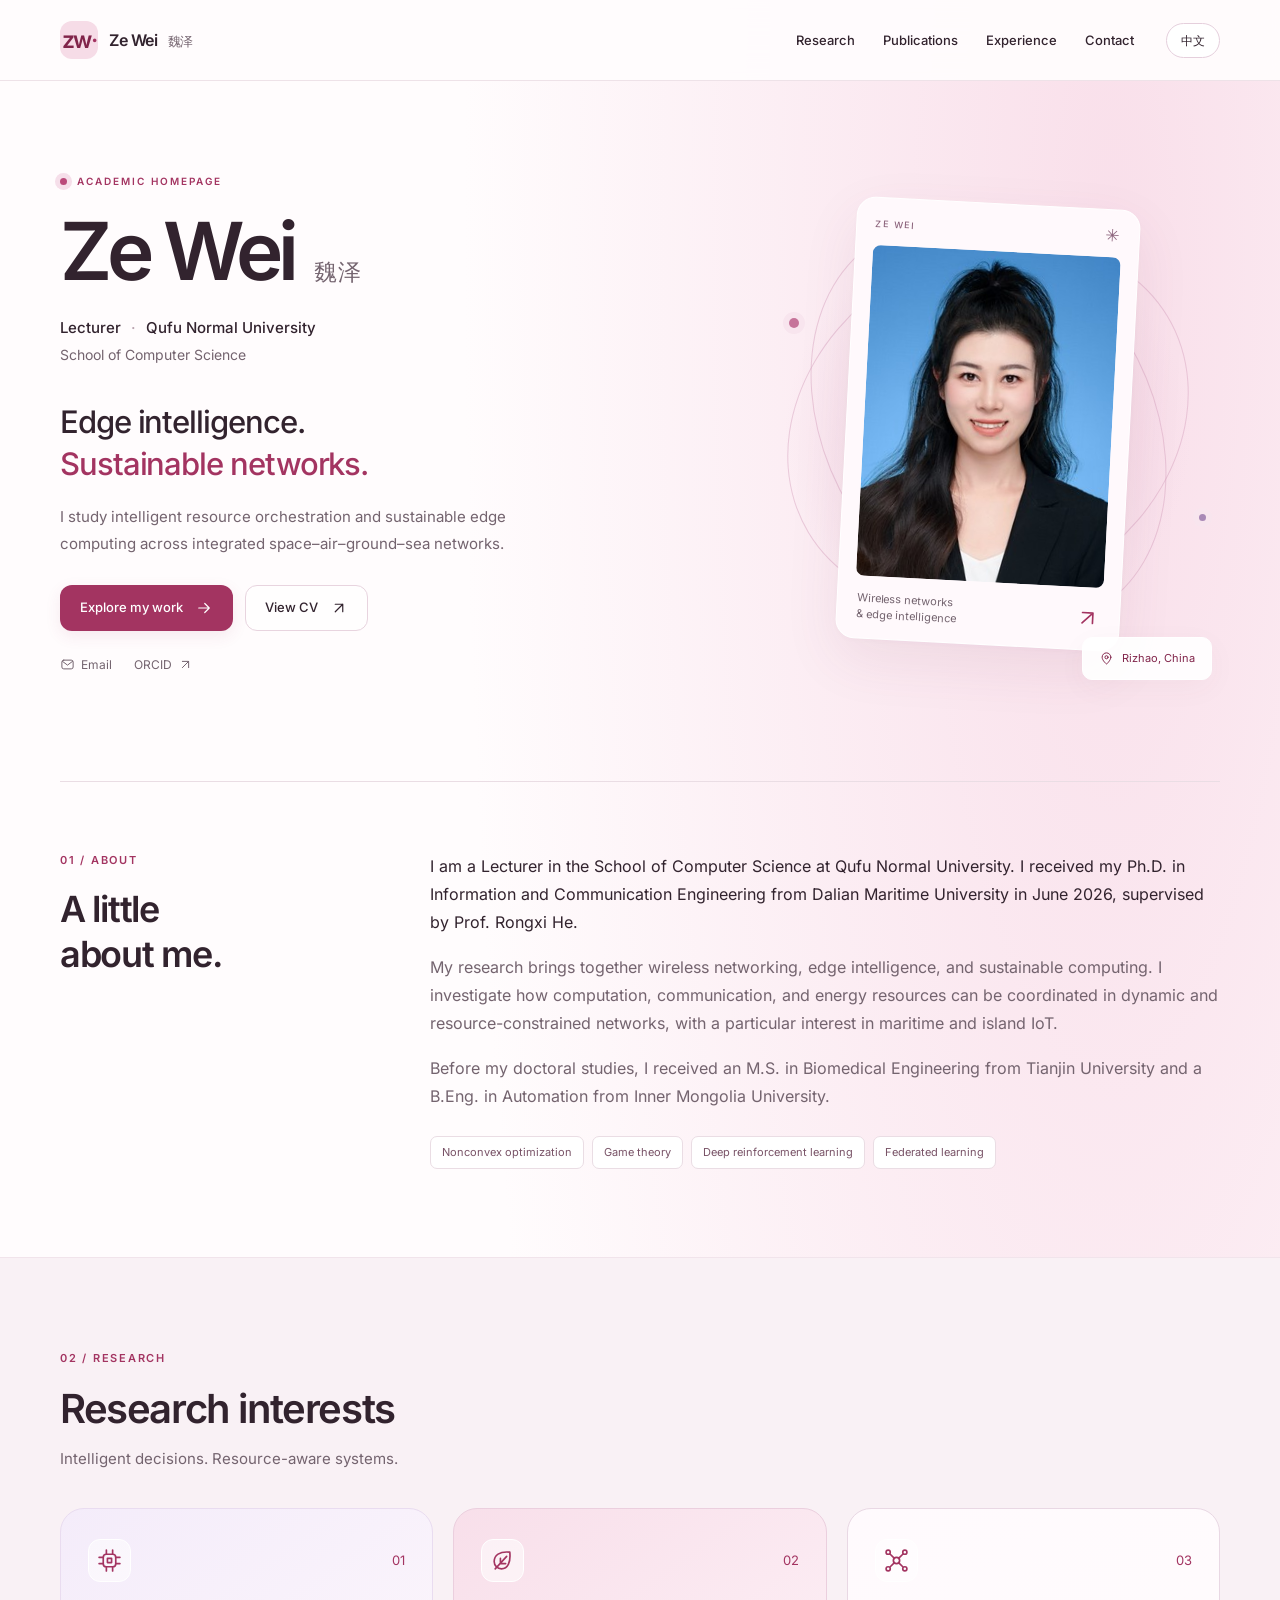
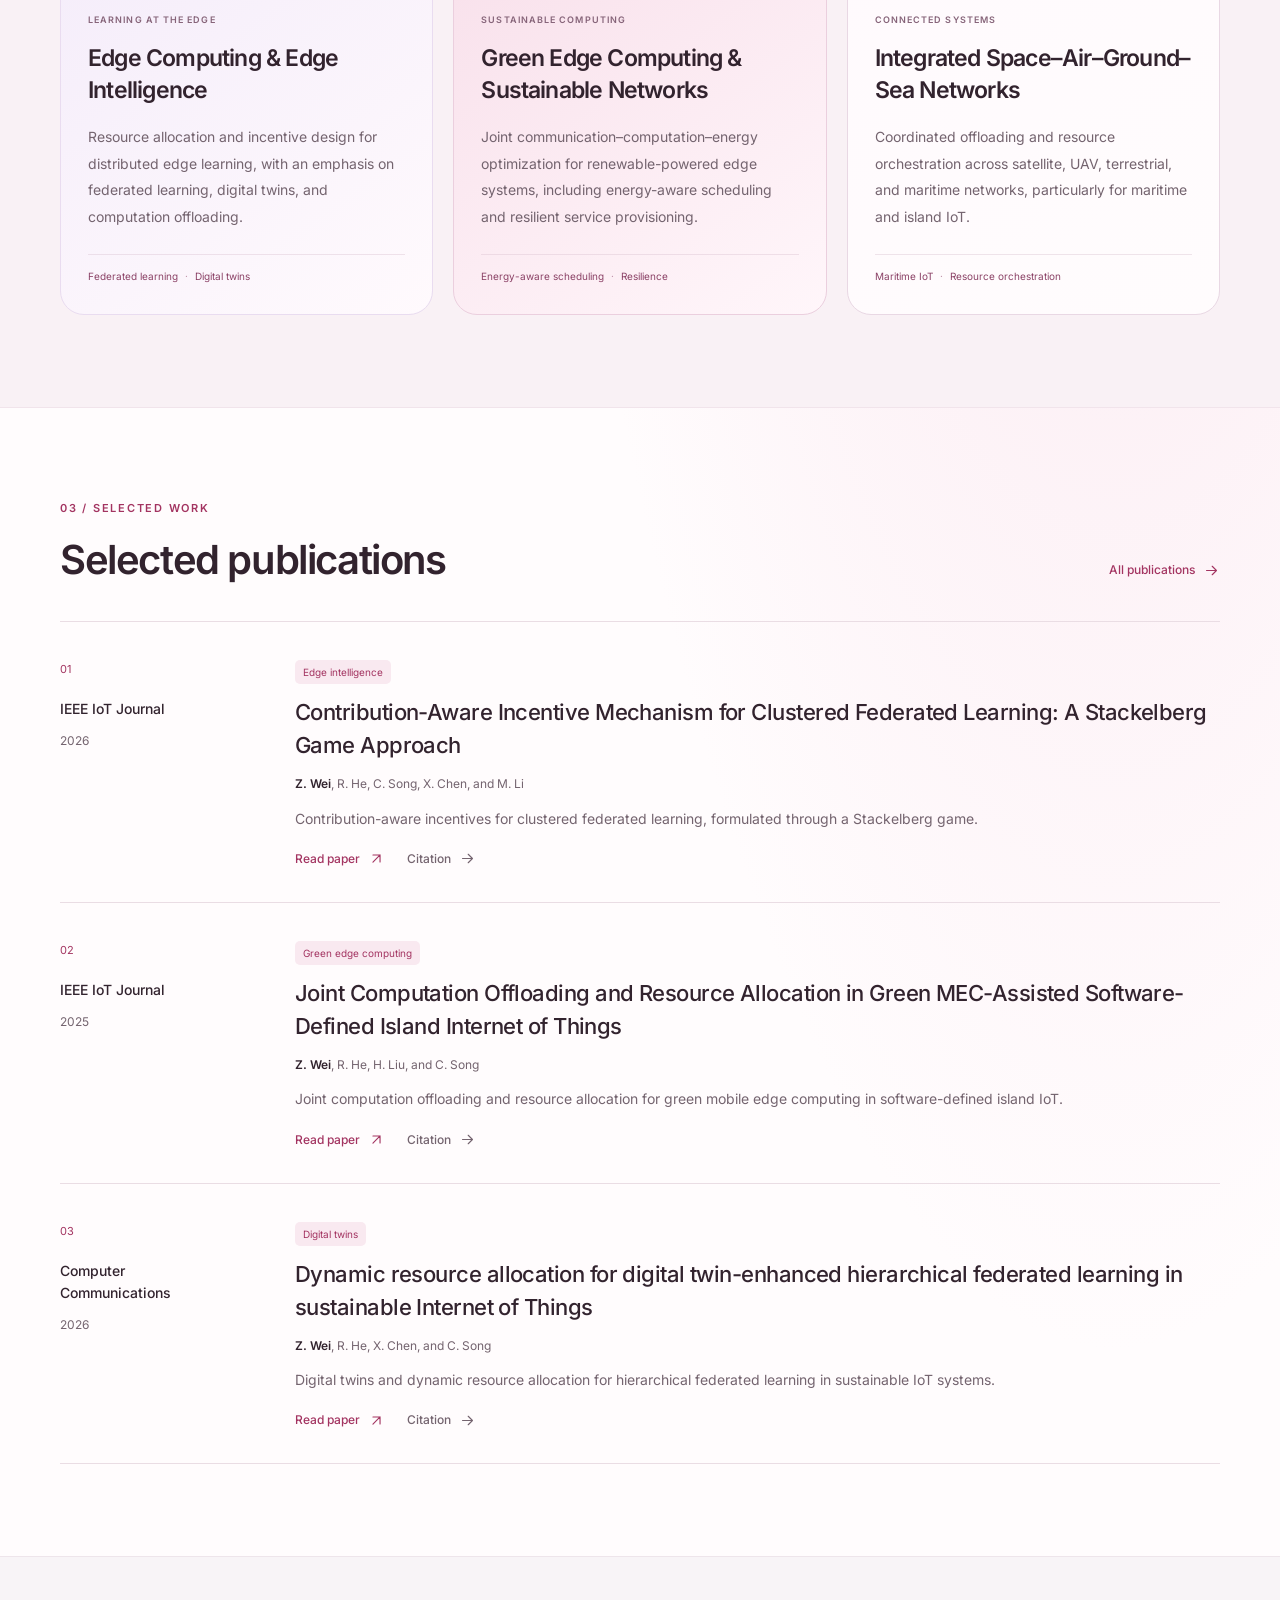
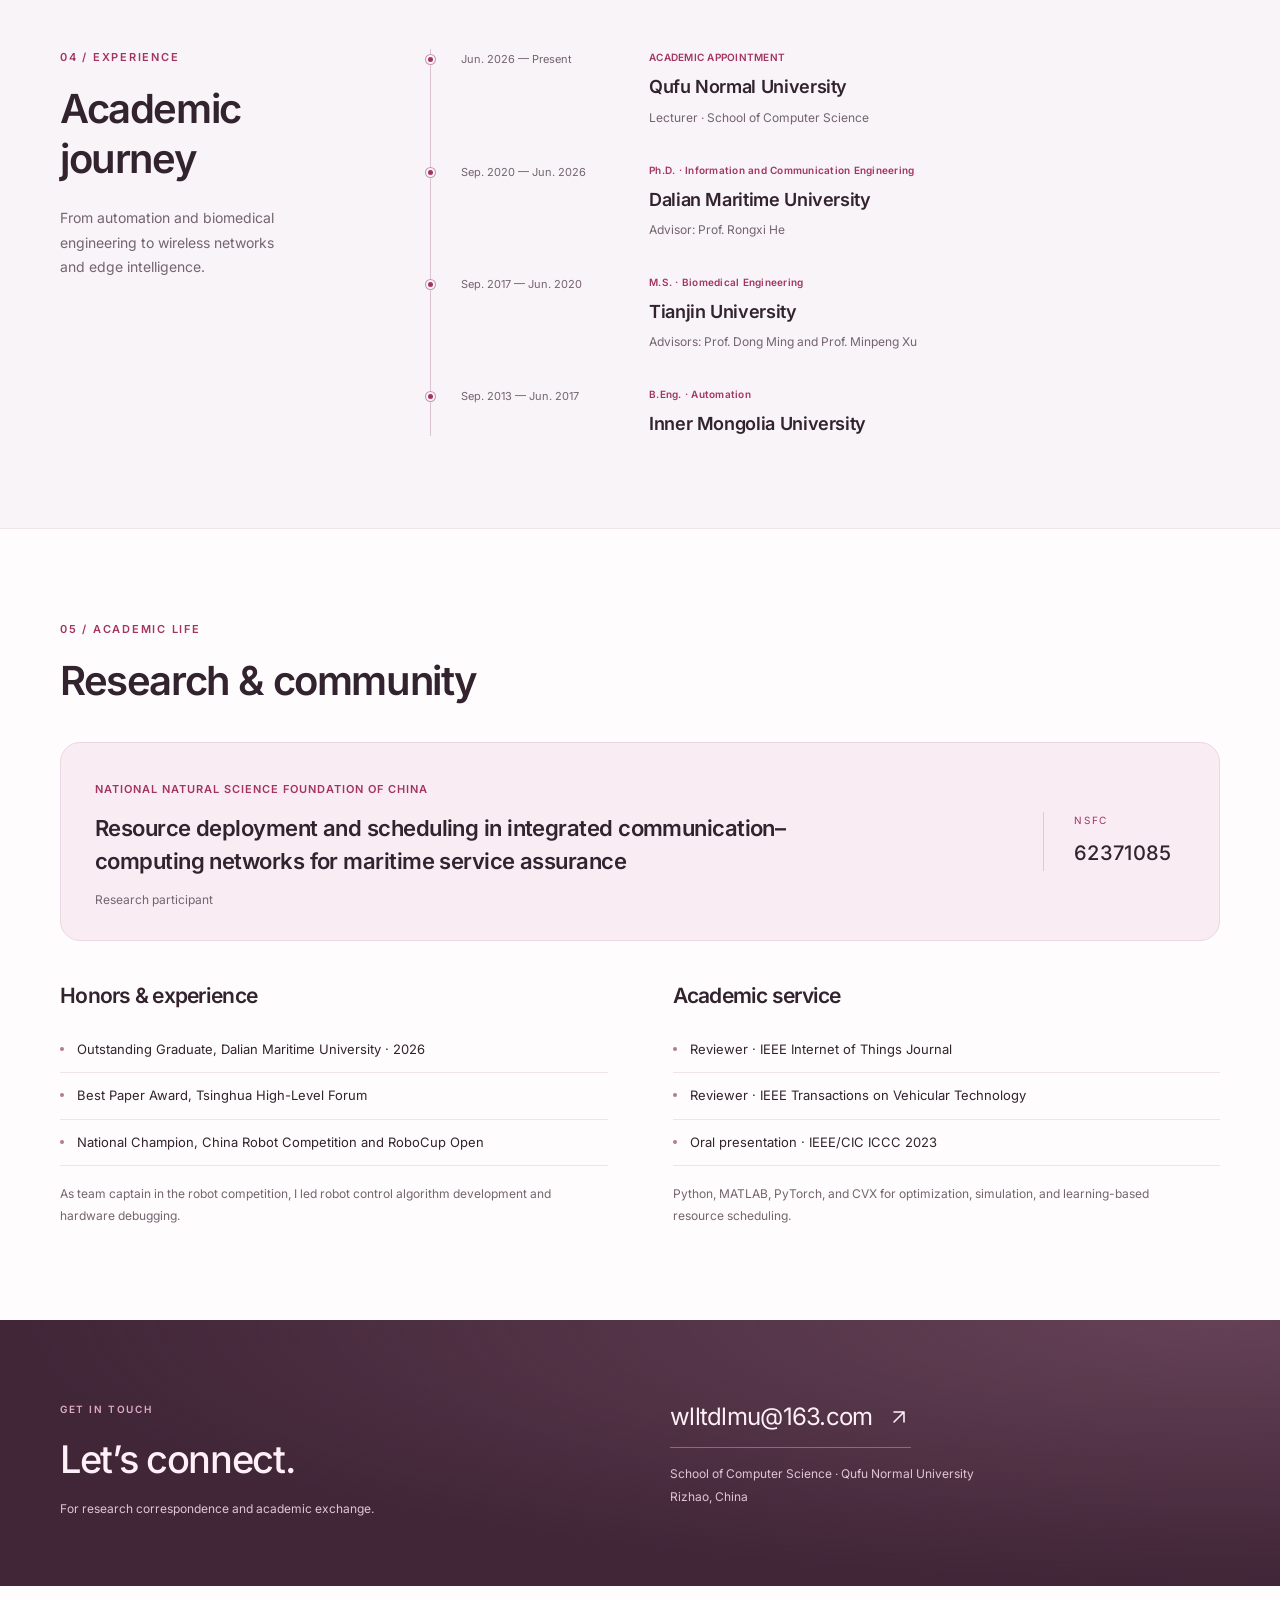
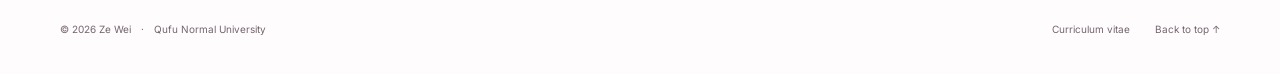
==== index.html @ be2483cc "Add files via upload" ====
<!doctype html>
<html lang="en"><head><meta charset="utf-8"><meta name="viewport" content="width=device-width, initial-scale=1"><meta name="theme-color" content="#a33461"><title>Ze Wei | Edge Intelligence &amp; Sustainable Networks</title><meta name="description" content="I study intelligent resource orchestration and sustainable edge computing across integrated space–air–ground–sea networks."><meta property="og:type" content="website"><meta property="og:title" content="Ze Wei | Edge Intelligence &amp; Sustainable Networks"><meta property="og:description" content="I study intelligent resource orchestration and sustainable edge computing across integrated space–air–ground–sea networks."><meta property="og:locale" content="en_US"><link rel="icon" href="assets/favicon.svg" type="image/svg+xml"><link rel="alternate" hreflang="zh-CN" href="zh/index.html"><link rel="stylesheet" href="style.css"><script src="site.js" defer></script><noscript><style>@media(max-width:800px){.mobile-nav[hidden]{display:block!important}}.menu-button,.copy-citation,.print-button{display:none!important}</style></noscript></head>
<body id="top" class="page-index"><a class="skip-link" href="#main">Skip to content</a>
<header class="site-header"><div class="shell header-inner">
<a class="brand" href="index.html" aria-label="Ze Wei home"><span class="monogram" aria-hidden="true">zw<span>·</span></span><span>Ze Wei <span class="brand-cn">魏泽</span></span></a>
<nav class="desktop-nav" aria-label="Main navigation"><a href="index.html#research">Research</a><a href="publications.html">Publications</a><a href="index.html#experience">Experience</a><a href="index.html#contact">Contact</a></nav>
<div class="header-actions"><a class="language-link" href="zh/index.html" lang="zh-CN" hreflang="zh-CN">中文</a><button class="menu-button" id="menuButton" type="button" aria-expanded="false" aria-controls="mobileNav" aria-label="Open navigation"><svg class="icon" width="24" height="24" viewBox="0 0 24 24" fill="none" stroke="currentColor" stroke-width="1.6" stroke-linecap="round" stroke-linejoin="round" aria-hidden="true"><path d="M4 7h16M4 12h16M4 17h16"/></svg></button></div>
</div><nav class="mobile-nav shell" id="mobileNav" hidden aria-label="Mobile navigation"><a href="index.html#research">Research</a><a href="publications.html">Publications</a><a href="index.html#experience">Experience</a><a href="index.html#contact">Contact</a></nav></header><main id="main"><section class="hero shell" aria-labelledby="hero-name"><div class="hero-copy"><p class="eyebrow hero-eyebrow"><span class="rose-dot" aria-hidden="true"></span>ACADEMIC HOMEPAGE</p><h1 id="hero-name">Ze Wei<span class="name-secondary">魏泽</span></h1><p class="hero-role">Lecturer <span>·</span> Qufu Normal University</p><p class="hero-school">School of Computer Science</p><h2 class="hero-statement">Edge intelligence.<br><em>Sustainable networks.</em></h2><p class="hero-intro">I study intelligent resource orchestration and sustainable edge computing across integrated space–air–ground–sea networks.</p><div class="hero-buttons"><a class="button button-primary" href="#publications">Explore my work<svg class="icon" width="24" height="24" viewBox="0 0 24 24" fill="none" stroke="currentColor" stroke-width="1.6" stroke-linecap="round" stroke-linejoin="round" aria-hidden="true"><path d="M5 12h14m-6-6 6 6-6 6"/></svg></a><a class="button button-light" href="cv.html">View CV<svg class="icon" width="24" height="24" viewBox="0 0 24 24" fill="none" stroke="currentColor" stroke-width="1.6" stroke-linecap="round" stroke-linejoin="round" aria-hidden="true"><path d="M7 17 17 7M7 7h10v10"/></svg></a></div><div class="profile-links"><a href="mailto:wlltdlmu@163.com"><svg class="icon" width="24" height="24" viewBox="0 0 24 24" fill="none" stroke="currentColor" stroke-width="1.6" stroke-linecap="round" stroke-linejoin="round" aria-hidden="true"><rect x="3" y="5" width="18" height="14" rx="3"/><path d="m4 7 8 6 8-6"/></svg>Email</a><a class="profile-link" href="https://orcid.org/0009-0006-3838-3790" target="_blank" rel="noopener noreferrer">ORCID<svg class="icon" width="24" height="24" viewBox="0 0 24 24" fill="none" stroke="currentColor" stroke-width="1.6" stroke-linecap="round" stroke-linejoin="round" aria-hidden="true"><path d="M7 17 17 7M7 7h10v10"/></svg></a></div></div><div class="portrait-stage"><div class="portrait-orbit orbit-one" aria-hidden="true"></div><div class="portrait-orbit orbit-two" aria-hidden="true"></div><span class="orbit-dot dot-one" aria-hidden="true"></span><span class="orbit-dot dot-two" aria-hidden="true"></span><div class="portrait-card"><div class="portrait-topline"><span>ZE WEI</span><span aria-hidden="true">✳</span></div><img src="assets/profile.jpg" alt="Portrait of Ze Wei" width="275" height="367" fetchpriority="high"><div class="portrait-caption"><span>Wireless networks<br>& edge intelligence</span><svg class="icon" width="24" height="24" viewBox="0 0 24 24" fill="none" stroke="currentColor" stroke-width="1.6" stroke-linecap="round" stroke-linejoin="round" aria-hidden="true"><path d="M7 17 17 7M7 7h10v10"/></svg></div></div><div class="portrait-note"><svg class="icon" width="24" height="24" viewBox="0 0 24 24" fill="none" stroke="currentColor" stroke-width="1.6" stroke-linecap="round" stroke-linejoin="round" aria-hidden="true"><path d="M19 10c0 5-7 11-7 11S5 15 5 10a7 7 0 0 1 14 0Z"/><circle cx="12" cy="10" r="2.5"/></svg><span>Rizhao, China</span></div></div></section>
<section id="about" class="about-section shell section"><div><p class="eyebrow">01 / ABOUT</p><h2>A little<br>about me.</h2></div><div class="about-copy"><p>I am a Lecturer in the School of Computer Science at Qufu Normal University. I received my Ph.D. in Information and Communication Engineering from Dalian Maritime University in June 2026, supervised by Prof. Rongxi He.</p><p>My research brings together wireless networking, edge intelligence, and sustainable computing. I investigate how computation, communication, and energy resources can be coordinated in dynamic and resource-constrained networks, with a particular interest in maritime and island IoT.</p><p>Before my doctoral studies, I received an M.S. in Biomedical Engineering from Tianjin University and a B.Eng. in Automation from Inner Mongolia University.</p><div class="method-chips" aria-label="Research methods"><span>Nonconvex optimization</span><span>Game theory</span><span>Deep reinforcement learning</span><span>Federated learning</span></div></div></section>
<section id="research" class="research-section section"><div class="shell"><div class="section-heading"><div><p class="eyebrow">02 / RESEARCH</p><h2>Research interests</h2><p class=section-note>Intelligent decisions. Resource-aware systems.</p></div></div><div class="research-grid"><article class="research-card research-1"><div class="research-top"><span class="research-icon"><svg class="icon" width="24" height="24" viewBox="0 0 24 24" fill="none" stroke="currentColor" stroke-width="1.6" stroke-linecap="round" stroke-linejoin="round" aria-hidden="true"><rect x="6" y="6" width="12" height="12" rx="3"/><path d="M9 2v4m6-4v4M9 18v4m6-4v4M2 9h4m-4 6h4m12-6h4m-4 6h4"/><path d="M10 10h4v4h-4z"/></svg></span><span class="small-index">01</span></div><p class="eyebrow">LEARNING AT THE EDGE</p><h3>Edge Computing &amp; Edge Intelligence</h3><p class="research-text">Resource allocation and incentive design for distributed edge learning, with an emphasis on federated learning, digital twins, and computation offloading.</p><div class="research-tags"><span>Federated learning</span><span>Digital twins</span></div></article><article class="research-card research-2"><div class="research-top"><span class="research-icon"><svg class="icon" width="24" height="24" viewBox="0 0 24 24" fill="none" stroke="currentColor" stroke-width="1.6" stroke-linecap="round" stroke-linejoin="round" aria-hidden="true"><path d="M19 4C9 3 4 7 4 13a7 7 0 0 0 7 7c6 0 9-6 8-16Z"/><path d="M5 20 16 8m-6 7h5m-5 0v-5"/></svg></span><span class="small-index">02</span></div><p class="eyebrow">SUSTAINABLE COMPUTING</p><h3>Green Edge Computing &amp; Sustainable Networks</h3><p class="research-text">Joint communication–computation–energy optimization for renewable-powered edge systems, including energy-aware scheduling and resilient service provisioning.</p><div class="research-tags"><span>Energy-aware scheduling</span><span>Resilience</span></div></article><article class="research-card research-3"><div class="research-top"><span class="research-icon"><svg class="icon" width="24" height="24" viewBox="0 0 24 24" fill="none" stroke="currentColor" stroke-width="1.6" stroke-linecap="round" stroke-linejoin="round" aria-hidden="true"><circle cx="12" cy="12" r="3"/><circle cx="4" cy="4" r="2"/><circle cx="20" cy="4" r="2"/><circle cx="4" cy="20" r="2"/><circle cx="20" cy="20" r="2"/><path d="m6 6 4 4m4 0 4-4M6 18l4-4m4 0 4 4"/></svg></span><span class="small-index">03</span></div><p class="eyebrow">CONNECTED SYSTEMS</p><h3>Integrated Space–Air–Ground–Sea Networks</h3><p class="research-text">Coordinated offloading and resource orchestration across satellite, UAV, terrestrial, and maritime networks, particularly for maritime and island IoT.</p><div class="research-tags"><span>Maritime IoT</span><span>Resource orchestration</span></div></article></div></div></section>
<section id="publications" class="section shell"><div class="section-heading"><div><p class="eyebrow">03 / SELECTED WORK</p><h2>Selected publications</h2></div><a class="text-link" href="publications.html">All publications<svg class="icon" width="24" height="24" viewBox="0 0 24 24" fill="none" stroke="currentColor" stroke-width="1.6" stroke-linecap="round" stroke-linejoin="round" aria-hidden="true"><path d="M5 12h14m-6-6 6 6-6 6"/></svg></a></div><div class="selected-list"><article class="selected-paper"><div class="paper-side"><span class="small-index">01</span><span class="venue-name">IEEE IoT Journal</span><span class="paper-year">2026</span></div><div class="paper-main"><span class="topic-label">Edge intelligence</span><h3><a href="publications.html#paper-incentive">Contribution-Aware Incentive Mechanism for Clustered Federated Learning: A Stackelberg Game Approach</a></h3><p class="authors"><strong>Z. Wei</strong>, R. He, C. Song, X. Chen, and M. Li</p><p class="paper-summary">Contribution-aware incentives for clustered federated learning, formulated through a Stackelberg game.</p><div class="selected-links"><a class="text-link" href="https://doi.org/10.1109/JIOT.2025.3635589" target="_blank" rel="noopener noreferrer">Read paper<svg class="icon" width="24" height="24" viewBox="0 0 24 24" fill="none" stroke="currentColor" stroke-width="1.6" stroke-linecap="round" stroke-linejoin="round" aria-hidden="true"><path d="M7 17 17 7M7 7h10v10"/></svg></a><a class="quiet-link" href="publications.html#paper-incentive">Citation <svg class="icon" width="24" height="24" viewBox="0 0 24 24" fill="none" stroke="currentColor" stroke-width="1.6" stroke-linecap="round" stroke-linejoin="round" aria-hidden="true"><path d="M5 12h14m-6-6 6 6-6 6"/></svg></a></div></div></article><article class="selected-paper"><div class="paper-side"><span class="small-index">02</span><span class="venue-name">IEEE IoT Journal</span><span class="paper-year">2025</span></div><div class="paper-main"><span class="topic-label">Green edge computing</span><h3><a href="publications.html#paper-island">Joint Computation Offloading and Resource Allocation in Green MEC-Assisted Software-Defined Island Internet of Things</a></h3><p class="authors"><strong>Z. Wei</strong>, R. He, H. Liu, and C. Song</p><p class="paper-summary">Joint computation offloading and resource allocation for green mobile edge computing in software-defined island IoT.</p><div class="selected-links"><a class="text-link" href="https://doi.org/10.1109/JIOT.2024.3459098" target="_blank" rel="noopener noreferrer">Read paper<svg class="icon" width="24" height="24" viewBox="0 0 24 24" fill="none" stroke="currentColor" stroke-width="1.6" stroke-linecap="round" stroke-linejoin="round" aria-hidden="true"><path d="M7 17 17 7M7 7h10v10"/></svg></a><a class="quiet-link" href="publications.html#paper-island">Citation <svg class="icon" width="24" height="24" viewBox="0 0 24 24" fill="none" stroke="currentColor" stroke-width="1.6" stroke-linecap="round" stroke-linejoin="round" aria-hidden="true"><path d="M5 12h14m-6-6 6 6-6 6"/></svg></a></div></div></article><article class="selected-paper"><div class="paper-side"><span class="small-index">03</span><span class="venue-name">Computer Communications</span><span class="paper-year">2026</span></div><div class="paper-main"><span class="topic-label">Digital twins</span><h3><a href="publications.html#paper-twin">Dynamic resource allocation for digital twin-enhanced hierarchical federated learning in sustainable Internet of Things</a></h3><p class="authors"><strong>Z. Wei</strong>, R. He, X. Chen, and C. Song</p><p class="paper-summary">Digital twins and dynamic resource allocation for hierarchical federated learning in sustainable IoT systems.</p><div class="selected-links"><a class="text-link" href="https://doi.org/10.1016/j.comcom.2025.108410" target="_blank" rel="noopener noreferrer">Read paper<svg class="icon" width="24" height="24" viewBox="0 0 24 24" fill="none" stroke="currentColor" stroke-width="1.6" stroke-linecap="round" stroke-linejoin="round" aria-hidden="true"><path d="M7 17 17 7M7 7h10v10"/></svg></a><a class="quiet-link" href="publications.html#paper-twin">Citation <svg class="icon" width="24" height="24" viewBox="0 0 24 24" fill="none" stroke="currentColor" stroke-width="1.6" stroke-linecap="round" stroke-linejoin="round" aria-hidden="true"><path d="M5 12h14m-6-6 6 6-6 6"/></svg></a></div></div></article></div></section>
<section id="experience" class="section experience-section"><div class="shell experience-grid"><div><p class="eyebrow">04 / EXPERIENCE</p><h2>Academic<br>journey</h2><p class="experience-intro">From automation and biomedical engineering to wireless networks and edge intelligence.</p></div><div class="timeline"><div class="timeline-item"><div class="timeline-date">Jun. 2026 — Present</div><div><span class="mini-label">ACADEMIC APPOINTMENT</span><h3>Qufu Normal University</h3><p>Lecturer · School of Computer Science</p></div></div><div class="timeline-item"><div class="timeline-date">Sep. 2020 — Jun. 2026</div><div><span class="mini-label">Ph.D. · Information and Communication Engineering</span><h3>Dalian Maritime University</h3><p>Advisor: Prof. Rongxi He</p></div></div><div class="timeline-item"><div class="timeline-date">Sep. 2017 — Jun. 2020</div><div><span class="mini-label">M.S. · Biomedical Engineering</span><h3>Tianjin University</h3><p>Advisors: Prof. Dong Ming and Prof. Minpeng Xu</p></div></div><div class="timeline-item"><div class="timeline-date">Sep. 2013 — Jun. 2017</div><div><span class="mini-label">B.Eng. · Automation</span><h3>Inner Mongolia University</h3></div></div></div></div></section>
<section id="activities" class="section shell"><div class="section-heading"><div><p class="eyebrow">05 / ACADEMIC LIFE</p><h2>Research & community</h2></div></div><article class="project-card"><div><span class="mini-label">National Natural Science Foundation of China</span><h3>Resource deployment and scheduling in integrated communication–computing networks for maritime service assurance</h3><p>Research participant</p></div><div class="grant-number"><span>NSFC</span><strong>62371085</strong></div></article><div class="activity-grid"><article><h3>Honors & experience</h3><ul class="clean-list"><li>Outstanding Graduate, Dalian Maritime University · 2026</li><li>Best Paper Award, Tsinghua High-Level Forum</li><li>National Champion, China Robot Competition and RoboCup Open</li></ul><p class="subtle-note">As team captain in the robot competition, I led robot control algorithm development and hardware debugging.</p></article><article><h3>Academic service</h3><ul class="clean-list"><li>Reviewer · IEEE Internet of Things Journal</li><li>Reviewer · IEEE Transactions on Vehicular Technology</li><li>Oral presentation · IEEE/CIC ICCC 2023</li></ul><p class="subtle-note">Python, MATLAB, PyTorch, and CVX for optimization, simulation, and learning-based resource scheduling.</p></article></div></section>
<section id="contact" class="contact-section"><div class="shell contact-inner"><div><p class="eyebrow">GET IN TOUCH</p><h2>Let’s connect.</h2><p>For research correspondence and academic exchange.</p></div><div class="contact-details"><a class="contact-email" href="mailto:wlltdlmu@163.com">wlltdlmu@163.com<svg class="icon" width="24" height="24" viewBox="0 0 24 24" fill="none" stroke="currentColor" stroke-width="1.6" stroke-linecap="round" stroke-linejoin="round" aria-hidden="true"><path d="M7 17 17 7M7 7h10v10"/></svg></a><p>School of Computer Science · Qufu Normal University<br>Rizhao, China</p></div></div></section></main><footer class="site-footer shell"><p>© 2026 Ze Wei<span class="footer-dot">·</span>Qufu Normal University</p><div><a href="cv.html">Curriculum vitae</a><a href="#top">Back to top ↑</a></div></footer></body></html>
---- style.css ----
@font-face{font-family:Inter;src:url('assets/fonts/Inter-400.ttf') format('truetype');font-weight:400;font-display:swap}
@font-face{font-family:Inter;src:url('assets/fonts/Inter-500.ttf') format('truetype');font-weight:500;font-display:swap}
@font-face{font-family:Inter;src:url('assets/fonts/Inter-600.ttf') format('truetype');font-weight:600;font-display:swap}
@font-face{font-family:Inter;src:url('assets/fonts/Inter-700.ttf') format('truetype');font-weight:700;font-display:swap}
:root{--ink:#32232e;--muted:#74646f;--rose:#a33461;--rose-dark:#81244a;--pink:#f4d5e0;--paper:#fffcfd;--line:#eadde4;--soft:#f9f0f4;--plum:#452a3b;--max:1160px;--radius:24px}
*,*::before,*::after{box-sizing:border-box}
html{scroll-behavior:smooth;scroll-padding-top:100px}
body{margin:0;background:var(--paper);color:var(--ink);font-family:Inter,'PingFang SC','Microsoft YaHei',sans-serif;font-size:16px;line-height:1.75;-webkit-font-smoothing:antialiased}
body:has(.hero){background:radial-gradient(ellipse at 87% 260px,#f9dfea 0,transparent 650px),var(--paper)}
a{color:inherit;text-decoration:none}
a,button,input{ -webkit-tap-highlight-color:transparent}
a:hover{color:var(--rose)}
button,input{font:inherit}
button{cursor:pointer}
button:disabled{cursor:default}
button:focus-visible,a:focus-visible,input:focus-visible,summary:focus-visible{outline:3px solid var(--rose);outline-offset:5px}
::selection{background:#f3bfd3;color:#382331}
h1,h2,h3,p{margin:0}
h1,h2,h3{line-height:1.25;font-weight:600;letter-spacing:-.035em;text-wrap:pretty}
p{text-wrap:pretty}
h2{font-size:40px}
h3{font-size:23px}
img{display:block;max-width:100%;height:auto}
[hidden]{display:none!important}
.shell{width:min(var(--max),calc(100% - 80px));margin-inline:auto}
.icon{width:21px;height:21px;flex:none;vertical-align:middle}
.section{padding-block:92px}
.eyebrow,.mini-label{font-size:11px;font-weight:600;letter-spacing:.16em;line-height:1.6;color:var(--rose);text-transform:uppercase}
.eyebrow{margin-bottom:17px}
.mini-label{letter-spacing:.09em}
.small-index{font-size:13px;color:var(--rose);font-variant-numeric:tabular-nums}
.skip-link{position:absolute;top:-100px;left:20px;z-index:100;background:var(--ink);color:white;padding:12px 18px;border-radius:8px}
.skip-link:focus{top:12px;color:white}
.site-header{position:sticky;top:0;z-index:20;background:rgba(255,252,253,.94);backdrop-filter:blur(18px);border-bottom:1px solid rgba(234,221,228,.8)}
.header-inner{display:flex;align-items:center;gap:32px;min-height:80px}
.brand{display:flex;align-items:center;gap:11px;font-size:16px;font-weight:600;white-space:nowrap;letter-spacing:-.03em}
.monogram{width:38px;height:38px;display:flex;align-items:center;justify-content:center;border-radius:12px;background:#f6dce7;color:var(--rose-dark);font-weight:600;font-size:23px;letter-spacing:-.08em}
.monogram span{color:var(--rose);margin-left:1px}
.brand-cn{color:var(--muted);font-size:13px;font-weight:400;margin-left:7px}
.desktop-nav{display:flex;gap:28px;align-items:center;margin-left:auto;font-size:13px;font-weight:500}
.desktop-nav a{padding-block:27px;position:relative}
.desktop-nav a[aria-current=page]{color:var(--rose)}
.desktop-nav a[aria-current=page]::after{content:'';position:absolute;bottom:17px;left:0;right:0;height:2px;background:var(--rose);border-radius:2px}
.header-actions{display:flex;align-items:center;gap:14px}
.language-link{border:1px solid #e5cfdc;border-radius:24px;padding:6px 14px;font-size:12px;font-weight:500;background:white}
.language-link:hover{background:var(--soft)}
.menu-button{display:none;width:40px;height:40px;border:1px solid var(--line);border-radius:12px;background:white;color:var(--ink);align-items:center;justify-content:center}
.mobile-nav{padding-block:10px 18px}
.mobile-nav a{display:block;padding:10px 5px;border-bottom:1px solid var(--line);font-size:15px}
.hero{display:grid;grid-template-columns:minmax(0,1.35fr) minmax(0,1fr);gap:70px;align-items:center;padding-block:80px 94px;min-height:700px}
.hero-eyebrow{display:flex;align-items:center;gap:10px;font-size:10px;letter-spacing:.2em}
.rose-dot{width:7px;height:7px;border-radius:50%;background:#bb4a7a;box-shadow:0 0 0 5px #f6dfea}
.hero h1{font-size:80px;letter-spacing:-.065em;display:flex;align-items:baseline;gap:20px;line-height:1.12}
.name-secondary{font-size:23px;color:var(--muted);font-weight:400;letter-spacing:.04em}
.hero-role{font-size:15px;font-weight:500;margin-top:19px}
.hero-role span{color:#b9a4b0;padding-inline:6px}
.hero-school{font-size:14px;color:var(--muted);margin-top:2px}
.hero-statement{font-size:31px;line-height:1.35;letter-spacing:-.035em;margin-top:33px;font-weight:500}
.hero-statement em{font-style:normal;color:var(--rose)}
.hero-intro{margin-top:18px;font-size:15px;line-height:1.8;color:var(--muted);max-width:470px}
.hero-buttons{display:flex;gap:12px;flex-wrap:wrap;margin-top:28px}
.button{display:inline-flex;align-items:center;justify-content:center;gap:12px;font-size:13px;font-weight:500;line-height:1.5;border:1px solid transparent;min-height:46px;padding:12px 19px;border-radius:12px;transition:background .2s,transform .2s}
.button-primary{color:white;background:var(--rose);box-shadow:0 5px 16px #a3346118}
.button-primary:hover{color:white;background:var(--rose-dark);transform:translateY(-2px)}
.button-light{color:var(--ink);border-color:#e8d4df;background:rgba(255,255,255,.7)}
.button-light:hover{background:white}
.button .icon{width:18px;height:18px}
.profile-links{display:flex;gap:22px;margin-top:23px;font-size:12px;color:var(--muted)}
.profile-links a{display:flex;align-items:center;gap:6px}
.profile-links .icon{width:15px;height:15px}
.portrait-stage{position:relative;display:flex;align-items:center;justify-content:center;min-height:460px;isolation:isolate}
.portrait-stage::before{content:'';position:absolute;inset:45px 6px 25px;border-radius:50%;background:radial-gradient(circle,#edc7dbb3,transparent 68%);z-index:-2}
.portrait-orbit{position:absolute;border:1px solid #d7a3bf80;border-radius:50%;z-index:-1;pointer-events:none}
.orbit-one{width:420px;height:345px;transform:rotate(-31deg)}
.orbit-two{width:325px;height:430px;transform:rotate(-31deg)}
.orbit-dot{position:absolute;width:10px;height:10px;border-radius:50%;background:#c6749a;box-shadow:0 0 0 6px #f8e5ee}
.dot-one{left:7%;top:27%}
.dot-two{right:3%;bottom:29%;width:7px;height:7px;background:#a989b6}
.portrait-card{position:relative;background:#fff9fc;width:284px;padding:16px 17px 14px;border:1px solid white;box-shadow:0 20px 55px #733d5c16,0 2px 5px #733d5c05;transform:rotate(3deg);border-radius:19px}
.portrait-topline{display:flex;justify-content:space-between;align-items:center;font-size:9px;color:#8c647c;font-weight:500;letter-spacing:.2em;padding:1px 1px 13px}
.portrait-topline span:last-child{font-size:17px;line-height:1}
.portrait-card img{width:248px;height:auto;aspect-ratio:275/367;object-fit:cover;border-radius:8px}
.portrait-caption{display:flex;justify-content:space-between;gap:20px;align-items:center;padding:14px 2px 1px;font-size:11px;line-height:1.5;color:var(--muted)}
.portrait-caption .icon{width:25px;height:25px;color:var(--rose)}
.portrait-note{position:absolute;bottom:-26px;right:8px;display:flex;align-items:center;gap:8px;padding:11px 16px;border-radius:10px;background:#ffffffed;box-shadow:0 8px 30px #7040540a;font-size:11px;color:var(--rose-dark);border:1px solid #fff}
.portrait-note .icon{width:15px;height:15px}
.about-section{display:grid;grid-template-columns:280px minmax(0,1fr);gap:90px;border-top:1px solid var(--line);padding-block:70px 88px}
.about-section h2{font-size:36px;line-height:1.25}
.about-copy p{font-size:16px;color:var(--muted);margin-bottom:17px}
.about-copy p:first-child{color:var(--ink)}
.method-chips{display:flex;flex-wrap:wrap;gap:8px;margin-top:26px}
.method-chips span{font-size:11px;line-height:1.5;background:white;border:1px solid var(--line);border-radius:7px;padding:7px 11px;color:#785266}
.research-section{background:#f9f1f5;border-block:1px solid #f1e4eb}
.section-heading{display:flex;align-items:flex-end;justify-content:space-between;gap:30px;margin-bottom:36px}
.section-note{font-size:15px;color:var(--muted);margin-top:12px}
.research-grid{display:grid;grid-template-columns:repeat(3,minmax(0,1fr));gap:20px}
.research-card{display:flex;flex-direction:column;border:1px solid #e9d8e4;border-radius:var(--radius);padding:30px 27px;background:#fffcfe;transition:transform .25s,box-shadow .25s}
.research-card:hover{transform:translateY(-5px);box-shadow:0 15px 40px #71475e0b}
.research-1{background:linear-gradient(145deg,#f4ecfa,#fffafd);border-color:#e9dcf0}
.research-2{background:linear-gradient(145deg,#f8dfea,#fff6fa);border-color:#ebcfde}
.research-3{background:linear-gradient(145deg,#fffafd,#fffcfd)}
.research-top{display:flex;align-items:center;justify-content:space-between;margin-bottom:31px}
.research-icon{display:flex;width:43px;height:43px;align-items:center;justify-content:center;background:#ffffff8c;border:1px solid #fff;border-radius:12px;color:var(--rose)}
.research-icon .icon{width:25px;height:25px}
.research-card .eyebrow{font-size:9px;letter-spacing:.12em;margin-bottom:14px;color:#866479}
.research-card h3{font-size:23px;line-height:1.4;letter-spacing:-.035em;margin-bottom:18px}
.research-text{font-size:14px;line-height:1.9;color:var(--muted);margin-bottom:24px}
.research-tags{display:flex;flex-wrap:wrap;gap:7px;margin-top:auto;padding-top:14px;border-top:1px solid #d7bdcc66}
.research-tags span{font-size:10px;line-height:1.5;color:#8b4266}
.research-tags span+span::before{content:'·';padding-right:7px;color:#be93aa}
.text-link,.quiet-link,.paper-link{display:inline-flex;align-items:center;gap:8px;font-size:12px;font-weight:500;color:var(--rose);line-height:1.5}
.text-link .icon,.quiet-link .icon,.paper-link .icon{width:17px;height:17px}
.text-link:hover,.paper-link:hover{color:var(--rose-dark);text-decoration:underline;text-underline-offset:4px}
.section-heading>.text-link{padding-bottom:6px;white-space:nowrap}
.selected-list{border-top:1px solid var(--line)}
.selected-paper{display:grid;grid-template-columns:190px minmax(0,1fr);gap:45px;padding:34px 0;border-bottom:1px solid var(--line)}
.paper-side{display:flex;flex-direction:column;gap:9px;padding-top:4px}
.paper-side .small-index{font-size:11px;margin-bottom:10px}
.venue-name{font-size:14px;font-weight:500;line-height:1.6;max-width:150px}
.paper-year{font-size:12px;color:var(--muted)}
.topic-label{font-size:10px;color:var(--rose);padding:4px 8px;border-radius:5px;background:#f9e9f0;display:inline-block;line-height:1.6;margin-bottom:12px}
.paper-main h3{font-size:22px;line-height:1.5;font-weight:500;letter-spacing:-.025em}
.authors{color:var(--muted);font-size:12px;line-height:1.8;margin-top:11px}
.authors strong{font-weight:600;color:var(--ink)}
.authors sup{font-size:10px}
.paper-summary{font-size:14px;line-height:1.8;margin-top:11px;color:var(--muted)}
.selected-links{display:flex;gap:22px;flex-wrap:wrap;margin-top:19px}
.quiet-link{color:var(--muted)}
.experience-section{background:#f8f4f7;border-block:1px solid #eee5eb}
.experience-grid{display:grid;grid-template-columns:280px minmax(0,1fr);gap:90px}
.experience-intro{color:var(--muted);font-size:14px;margin-top:22px;max-width:230px}
.timeline{border-left:1px solid #dac3d0;padding-left:30px}
.timeline-item{display:grid;grid-template-columns:168px minmax(0,1fr);gap:20px;position:relative;padding-bottom:34px}
.timeline-item:last-child{padding-bottom:0}
.timeline-item::before{content:'';width:9px;height:9px;background:var(--rose);border:2px solid #f8f4f7;border-radius:50%;position:absolute;left:-35px;top:6px;box-shadow:0 0 0 1px #c997b0}
.timeline-date{font-size:11px;color:var(--muted);padding-top:1px}
.timeline-item .mini-label{font-size:10px;letter-spacing:.025em;text-transform:none;display:block;line-height:1.7;margin-bottom:8px}
.timeline-item h3{font-size:18px;line-height:1.4;letter-spacing:-.02em}
.timeline-item p{color:var(--muted);font-size:12px;margin-top:7px}
.project-card{display:flex;justify-content:space-between;align-items:center;gap:50px;padding:30px 34px;background:#f9edf3;border:1px solid #ebd7e2;border-radius:20px}
.project-card h3{max-width:770px;font-size:22px;line-height:1.5;margin-top:11px;letter-spacing:-.025em}
.project-card p{font-size:12px;color:var(--muted);margin-top:11px}
.grant-number{border-left:1px solid #e3c7d7;padding-left:30px;min-width:142px}
.grant-number span{display:block;letter-spacing:.18em;font-size:10px;color:var(--rose)}
.grant-number strong{display:block;font-size:20px;letter-spacing:.015em;font-weight:500;margin-top:6px}
.activity-grid{display:grid;grid-template-columns:1fr 1fr;gap:65px;margin-top:42px}
.activity-grid h3{font-size:21px;margin-bottom:18px}
.clean-list{list-style:none;padding:0;margin:0}
.clean-list li{position:relative;padding:11px 0 11px 17px;border-bottom:1px solid #eee4ea;font-size:13px;line-height:1.8;color:var(--ink)}
.clean-list li::before{content:'';position:absolute;left:0;top:20px;width:4px;height:4px;border-radius:50%;background:#b57997}
.subtle-note{font-size:12px;line-height:1.85;color:var(--muted);margin-top:17px}
.contact-section{background:radial-gradient(ellipse at 95% 0,#654156,transparent 70%),#402637;color:#ffeff6;padding-block:65px}
.contact-inner{display:grid;grid-template-columns:1fr 1fr;gap:60px;align-items:center}
.contact-section .eyebrow{color:#e1abc5;font-size:10px}
.contact-section h2{font-size:38px;font-weight:500}
.contact-section p{font-size:12px;line-height:1.9;color:#e0c5d5;margin-top:15px}
.contact-email{display:inline-flex;gap:15px;align-items:center;font-size:24px;font-weight:400;letter-spacing:-.03em;border-bottom:1px solid #92667f;padding-bottom:9px;overflow-wrap:anywhere}
.contact-email:hover{color:#f4bed8}
.contact-email .icon{width:24px;height:24px}
.site-footer{display:flex;align-items:center;justify-content:space-between;gap:24px;min-height:88px;font-size:10px;color:var(--muted)}
.site-footer>div{display:flex;gap:25px}
.footer-dot{padding:0 10px}
.publications-head{padding-block:45px 35px}
.breadcrumb{display:inline-flex;align-items:center;font-size:12px;color:var(--muted);margin-bottom:34px}
.publications-head h1{font-size:60px;letter-spacing:-.055em}
.page-intro{max-width:650px;margin-top:20px;font-size:16px;color:var(--muted)}
.publication-note{font-size:11px;color:var(--muted);margin-top:16px}
.publications-content{padding-bottom:90px}
.publication-toolbar{display:flex;flex-direction:column;gap:22px;padding:22px 0;border-top:1px solid var(--line);border-bottom:1px solid var(--line)}
.filters{display:flex;flex-wrap:wrap;gap:8px}
.filter{display:flex;align-items:center;gap:8px;border:1px solid var(--line);background:white;padding:9px 14px;border-radius:9px;font-size:12px;line-height:1.6;color:var(--muted);min-height:40px}
.filter span{font-size:10px;font-variant-numeric:tabular-nums;background:#f8eef3;color:#8d5e77;border-radius:5px;min-width:20px;text-align:center;padding:1px 4px}
.filter:hover{border-color:#c997b0;color:var(--rose)}
.filter.active{background:var(--rose);border-color:var(--rose);color:white}
.filter.active span{background:#ffffff24;color:white}
.search-box{display:flex;align-items:center;gap:10px;max-width:400px;width:100%;color:#8d7182}
.search-box .icon{width:18px;height:18px}
.search-box input{border:0;border-bottom:1px solid #d8c6d0;background:transparent;border-radius:0;padding:8px 0;width:100%;min-width:0;font-size:13px;color:var(--ink)}
.search-box input::placeholder{color:var(--muted)}
.results-status{font-size:11px;color:var(--muted);padding-block:20px 3px}
.publication{display:grid;grid-template-columns:100px minmax(0,1fr);gap:32px;border-bottom:1px solid var(--line);padding-block:28px;scroll-margin-top:105px}
.publication-meta{display:flex;flex-direction:column;align-items:flex-start;gap:10px;font-size:19px;font-weight:500;color:#7d4c68;line-height:1.5;padding-top:3px}
.publication-status{font-size:9px;color:var(--muted);background:#f1e9ee;border-radius:5px;padding:3px 7px;font-weight:400;line-height:1.5}
.status-submitted{background:#f0eaf7;color:#695581}
.status-accepted{background:#fbe3ed;color:#8a3c61}
.publication-tags{font-size:10px;line-height:1.8;color:var(--rose);margin-bottom:8px}
.publication-body{min-width:0}
.publication h2{font-size:21px;line-height:1.5;letter-spacing:-.02em;font-weight:500}
.original-title{font-size:12px;color:var(--muted);margin-top:8px}
.publication-venue{font-size:12px;color:var(--muted);margin-top:9px;line-height:1.9}
.publication-actions{display:flex;align-items:flex-start;flex-wrap:wrap;gap:14px 24px;margin-top:14px}
.paper-link{font-size:11px;min-height:24px}
.citation{font-size:11px;max-width:100%;min-width:0}
.citation summary{color:var(--rose);cursor:pointer;line-height:24px;min-height:24px;padding-right:5px}
.citation[open]{flex-basis:100%}
.citation>div{padding:15px 17px;background:#f9f0f5;border:1px solid #ebdbe4;border-radius:10px;margin-top:8px}
.citation-text{font-size:12px;line-height:1.9;color:#6f5565;overflow-wrap:anywhere;user-select:text}
.copy-citation{border:0;background:transparent;display:flex;gap:7px;align-items:center;color:var(--rose);font-size:10px;padding:7px 0 0;min-height:30px}
.copy-citation .icon{width:14px;height:14px}
.empty-state{padding:70px 20px;text-align:center;color:var(--muted);font-size:14px}
.cv-toolbar{display:flex;align-items:center;justify-content:space-between;gap:20px;padding-top:30px}
.cv-toolbar .breadcrumb{margin:0}
.cv-sheet{max-width:900px;padding:45px 60px;margin-block:25px 70px;background:white;border:1px solid var(--line);border-radius:16px;box-shadow:0 10px 35px #54334506}
.cv-header{padding-bottom:23px;border-bottom:2px solid var(--rose)}
.cv-header h1{font-size:42px;margin-bottom:14px}
.cv-header h1 span{font-size:18px;color:var(--muted);font-weight:400;padding-left:15px}
.cv-header p{font-size:13px;color:var(--muted);line-height:1.9}
.cv-header a{color:var(--rose)}
.cv-section{margin-top:28px}
.cv-section h2{font-size:21px;color:var(--rose);letter-spacing:-.02em;border-bottom:1px solid var(--line);padding-bottom:8px;margin-bottom:12px}
.cv-section p,.cv-section li{font-size:12px;line-height:1.85;overflow-wrap:anywhere}
.cv-section p+p{margin-top:9px}
.cv-section ul,.cv-section ol{padding-left:20px;margin-block:10px 0}
.cv-section li{padding-left:3px;margin-bottom:10px}
.cv-update{font-size:10px;color:var(--muted);margin-top:30px}
html[lang=zh-CN] h1,html[lang=zh-CN] h2,html[lang=zh-CN] h3{letter-spacing:-.02em}
html[lang=zh-CN] .hero h1{font-size:72px;letter-spacing:.02em}
html[lang=zh-CN] .hero-statement{font-size:29px;line-height:1.6}
html[lang=zh-CN] .hero-intro{line-height:2}
html[lang=zh-CN] .research-card h3{font-size:24px;line-height:1.5;min-height:72px}
html[lang=zh-CN] .research-text{line-height:2}
html[lang=zh-CN] .about-copy p{line-height:2}
@media(min-width:1100px){.publication-toolbar{flex-direction:row;align-items:center;gap:25px;justify-content:space-between}.search-box{max-width:280px}.filters{gap:6px}.filter{padding-inline:11px}}
@media(max-width:1050px){.shell{width:calc(100% - 56px)}.hero{gap:30px;grid-template-columns:1.2fr 1fr}.hero h1{font-size:70px}.hero-statement{font-size:28px}.orbit-one{width:360px;height:290px}.orbit-two{width:270px;height:370px}.portrait-card{width:258px}.portrait-stage{min-height:425px}.research-grid{gap:14px}.research-card{padding:25px 21px}.research-card h3{font-size:21px}.about-section,.experience-grid{grid-template-columns:220px minmax(0,1fr);gap:50px}.timeline-item{grid-template-columns:1fr;gap:7px}.desktop-nav{gap:19px}.header-inner{gap:23px}.activity-grid{gap:40px}}
@media(max-width:800px){.desktop-nav{display:none}.header-actions{margin-left:auto}.menu-button{display:flex}.header-inner{min-height:72px}.hero{gap:18px;padding-block:55px 65px;min-height:640px}.hero h1{font-size:60px;gap:14px}.hero h1 .name-secondary{font-size:19px}.hero-statement{font-size:25px}.hero-role{font-size:13px}.hero-school{font-size:12px}.hero-intro{font-size:14px}.hero-buttons{gap:8px}.button{padding:11px 14px;font-size:12px}.portrait-card{width:228px;padding:13px}.portrait-stage{min-height:380px}.orbit-one{width:285px;height:255px}.orbit-two{width:230px;height:330px}.portrait-note{right:0;bottom:-26px;padding:9px 12px}.portrait-caption{font-size:10px}.dot-two{right:0}.section{padding-block:68px}.about-section{grid-template-columns:190px minmax(0,1fr);gap:40px}.about-section h2{font-size:32px}.about-copy p{font-size:14px}.research-grid{grid-template-columns:1fr}.research-card{display:grid;grid-template-columns:65px minmax(0,1fr);column-gap:20px;padding:28px}.research-top{grid-row:1/5;display:flex;flex-direction:column;justify-content:flex-start;gap:18px;margin:0}.research-card .eyebrow{margin-bottom:8px}.research-card h3{font-size:24px;margin-bottom:12px}.research-text{font-size:14px;margin-bottom:17px}.research-tags{padding-top:12px}.selected-paper{grid-template-columns:140px minmax(0,1fr);gap:25px}.paper-main h3{font-size:20px}.experience-grid{grid-template-columns:190px minmax(0,1fr);gap:45px}.project-card{gap:25px;padding:25px}.project-card h3{font-size:20px}.grant-number{padding-left:22px;min-width:120px}.grant-number strong{font-size:17px}.contact-inner{gap:35px}.contact-email{font-size:21px}.contact-section h2{font-size:34px}html[lang=zh-CN] .hero h1{font-size:60px}html[lang=zh-CN] .hero-statement{font-size:25px}html[lang=zh-CN] .research-card h3{min-height:0}}
@media(min-width:801px){.mobile-nav{display:none!important}}
@media(max-width:620px){.shell{width:calc(100% - 40px)}.header-inner{min-height:68px;gap:12px}.brand{font-size:15px;gap:9px}.brand-cn{font-size:11px;margin-left:3px}.monogram{width:34px;height:34px;font-size:21px}.header-actions{gap:9px}.language-link{font-size:11px;padding:5px 11px}.menu-button{width:35px;height:35px;border-radius:10px}.hero{grid-template-columns:1fr;gap:28px;padding-block:43px 50px;min-height:0}.hero h1{font-size:65px}.hero-eyebrow{margin-bottom:23px}.hero h1 .name-secondary{font-size:21px}.hero-role{font-size:14px;margin-top:16px}.hero-school{font-size:13px}.hero-statement{font-size:29px;margin-top:28px}.hero-intro{max-width:450px;font-size:14px}.hero-buttons{gap:10px;margin-top:24px}.button{font-size:12px;min-height:44px;padding-inline:16px}.profile-links{margin-top:20px}.portrait-stage{width:100%;max-width:370px;margin:8px auto 26px;min-height:355px}.portrait-card{width:217px;transform:rotate(3deg)}.portrait-note{bottom:-26px;right:4px}.orbit-one{width:315px;height:255px}.orbit-two{width:245px;height:340px}.dot-one{left:5%}.dot-two{right:2%}.portrait-topline{padding-bottom:10px}.portrait-caption{padding-top:11px}.section{padding-block:54px}h2{font-size:32px}.section-heading{gap:18px;margin-bottom:26px;align-items:flex-start;flex-direction:column}.section-heading .eyebrow{margin-bottom:12px}.section-note{font-size:13px}.eyebrow{font-size:10px}.about-section,.experience-grid{grid-template-columns:1fr;gap:27px}.about-section h2 br,.experience-grid h2 br{display:none}.about-section h2{font-size:31px}.about-copy p{font-size:14px}.method-chips{margin-top:22px;gap:7px}.method-chips span{font-size:10px;padding:6px 9px}.research-card{display:flex;padding:26px}.research-top{flex-direction:row;justify-content:space-between;margin-bottom:24px}.research-card .eyebrow{font-size:9px;margin-bottom:12px}.research-card h3{font-size:24px;line-height:1.4;margin-bottom:15px}.research-text{font-size:14px;margin-bottom:21px}.research-grid{gap:16px}.selected-paper{grid-template-columns:1fr;gap:17px;padding-block:25px}.paper-side{display:flex;flex-direction:row;align-items:baseline;gap:12px;padding:0}.paper-side .small-index{margin:0;font-size:10px}.venue-name{max-width:none;font-size:11px}.paper-year{margin-left:auto;font-size:11px}.paper-main h3{font-size:20px;line-height:1.5}.paper-main .topic-label{margin-bottom:10px}.paper-summary{font-size:13px}.authors{font-size:11px}.selected-links{margin-top:16px}.experience-intro{max-width:100%;font-size:13px;margin-top:16px}.timeline{margin-left:5px;padding-left:25px}.timeline-item{gap:6px;padding-bottom:28px}.timeline-item::before{left:-30px}.timeline-item h3{font-size:19px}.timeline-item .mini-label{font-size:11px;margin-bottom:7px}.timeline-date{font-size:11px}.project-card{padding:24px;display:block}.project-card .mini-label{font-size:10px}.project-card h3{font-size:20px;margin-top:10px}.grant-number{display:flex;gap:13px;align-items:center;border-left:0;border-top:1px solid #e3c7d7;padding:16px 0 0;margin-top:20px;min-width:0}.grant-number strong{margin:0;font-size:17px}.activity-grid{grid-template-columns:1fr;gap:32px;margin-top:30px}.activity-grid h3{font-size:22px;margin-bottom:13px}.clean-list li{font-size:13px}.contact-section{padding-block:43px}.contact-inner{grid-template-columns:1fr;gap:27px}.contact-section h2{font-size:34px}.contact-section p{margin-top:12px}.contact-email{font-size:23px;max-width:100%;gap:9px}.contact-details p{font-size:11px}.site-footer{font-size:10px;padding-block:24px;min-height:0;gap:16px;align-items:flex-start;flex-direction:column}.site-footer>div{gap:24px}.publications-head{padding-block:28px}.breadcrumb{margin-bottom:28px}.publications-head h1{font-size:43px}.publications-head .eyebrow{margin-bottom:12px}.page-intro{font-size:14px;margin-top:16px}.publication-note{line-height:1.9;font-size:10px}.publication-toolbar{padding-block:18px;gap:17px}.filters{gap:7px}.filter{font-size:11px;gap:6px;padding:8px 10px}.filter span{font-size:9px;min-width:18px}.publication{grid-template-columns:1fr;gap:12px;padding-block:24px}.publication-meta{flex-direction:row;align-items:center;gap:10px;font-size:13px;padding:0}.publication-status{font-size:9px}.publication-tags{font-size:9px}.publication h2{font-size:19px;line-height:1.5}.publication-venue{font-size:11px}.publication-actions{margin-top:13px}.publications-content{padding-bottom:50px}.cv-toolbar{padding-top:22px}.cv-toolbar .button{font-size:11px;padding-inline:11px}.cv-sheet{width:calc(100% - 24px);padding:27px 21px;margin-bottom:35px}.cv-header h1{font-size:35px}.cv-header h1 span{font-size:15px}.cv-header p{font-size:11px}.cv-section h2{font-size:19px}.cv-section p,.cv-section li{font-size:11px}html[lang=zh-CN] .hero h1{font-size:63px}html[lang=zh-CN] .hero-statement{font-size:28px;line-height:1.6}html[lang=zh-CN] .research-card h3{font-size:24px}}
@media(max-width:360px){.shell{width:calc(100% - 32px)}.brand-cn{display:none}.hero h1{font-size:58px}.orbit-one{width:275px;height:240px}.contact-email{font-size:20px}.hero-statement{font-size:26px}.research-card{padding:23px}.paper-main h3{font-size:19px}html[lang=zh-CN] .hero-statement{font-size:25px}}
@media(prefers-reduced-motion:reduce){html{scroll-behavior:auto}*,*::before,*::after{animation:none!important;transition:none!important}}
@media print{@page{size:A4;margin:16mm}.site-header,.site-footer,.skip-link,.cv-toolbar{display:none!important}body{background:white!important;color:#222;font-size:10pt}.cv-sheet{width:100%;max-width:none;border:0;box-shadow:none;border-radius:0;margin:0;padding:0}.cv-header h1{font-size:25pt}.cv-header p{font-size:9pt}.cv-section{margin-top:15pt}.cv-section h2{font-size:13pt;break-after:avoid}.cv-section p,.cv-section li{font-size:9pt;line-height:1.6}.cv-section li{break-inside:avoid;margin-bottom:7pt}.cv-section ul,.cv-section ol{margin-top:6pt}.cv-header{break-inside:avoid}.cv-update{font-size:8pt}a{color:inherit!important;text-decoration:none}.cv-section h2{color:#793351}}
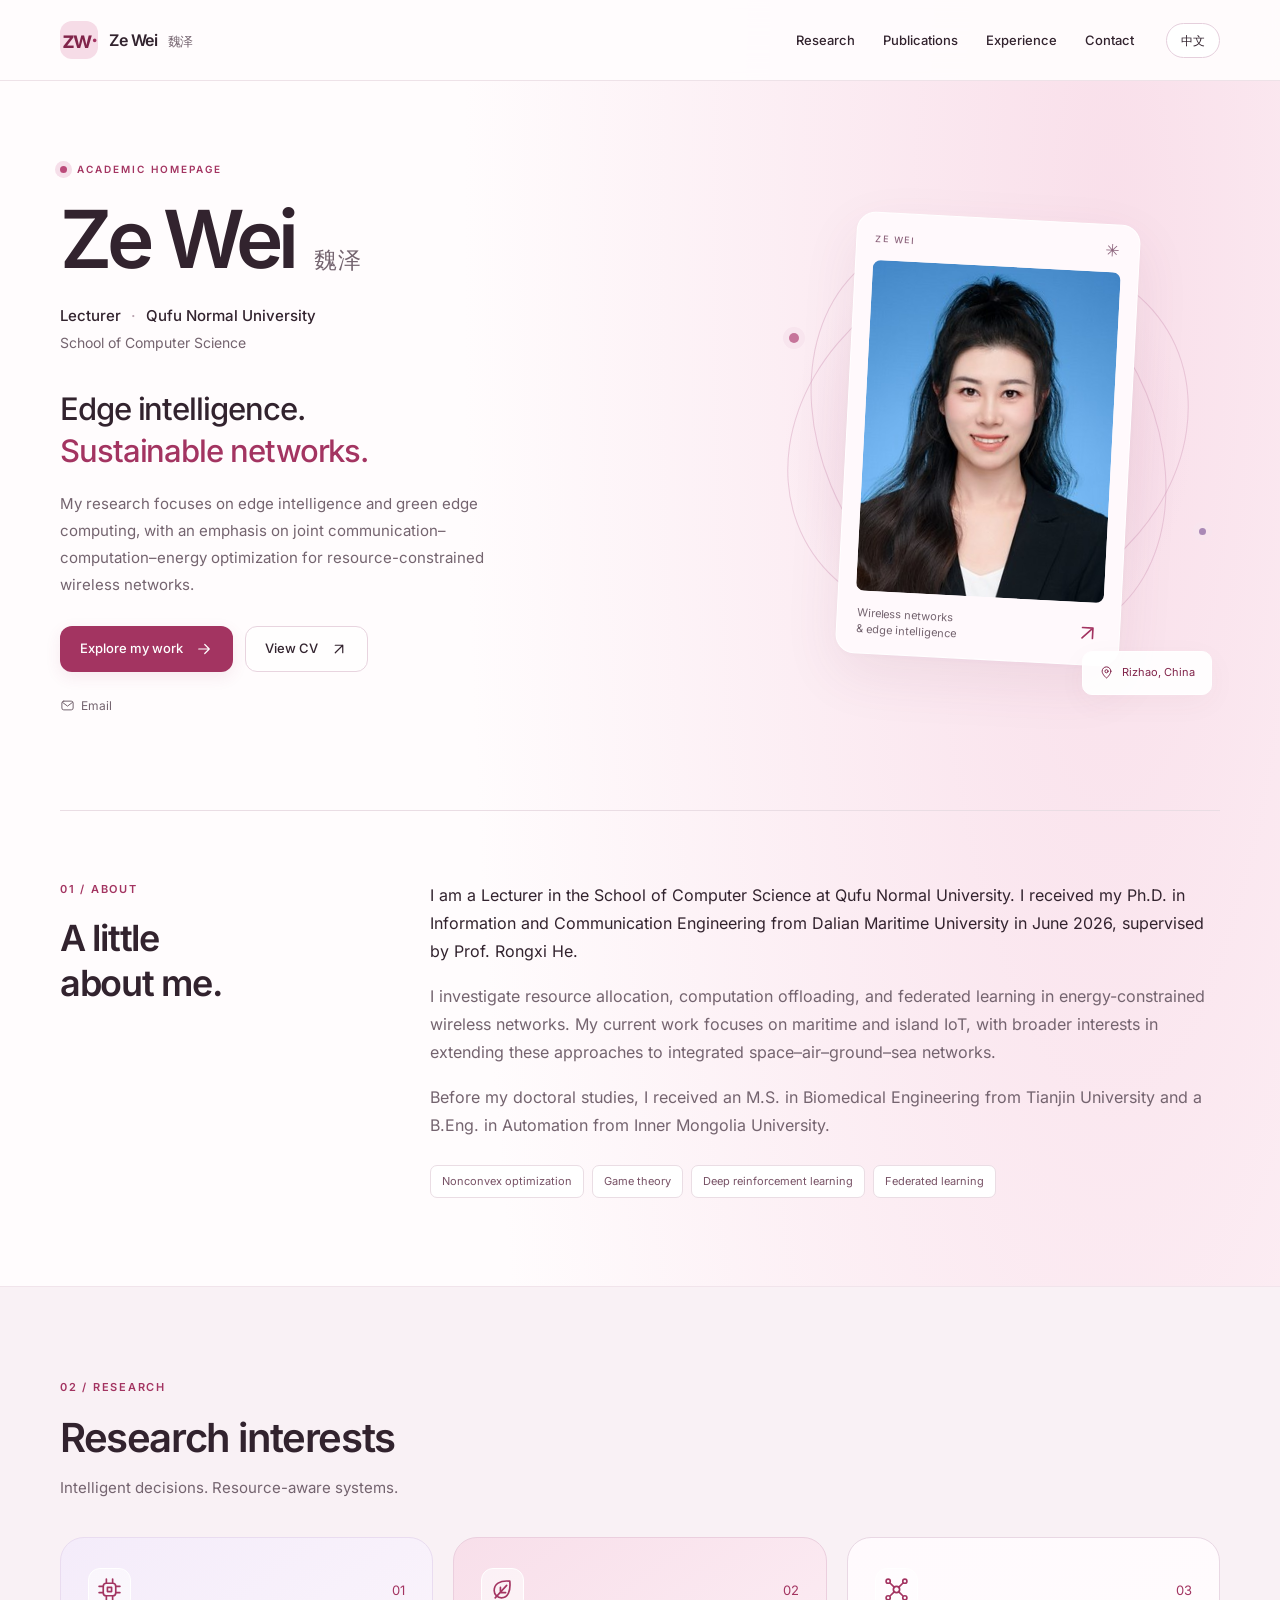
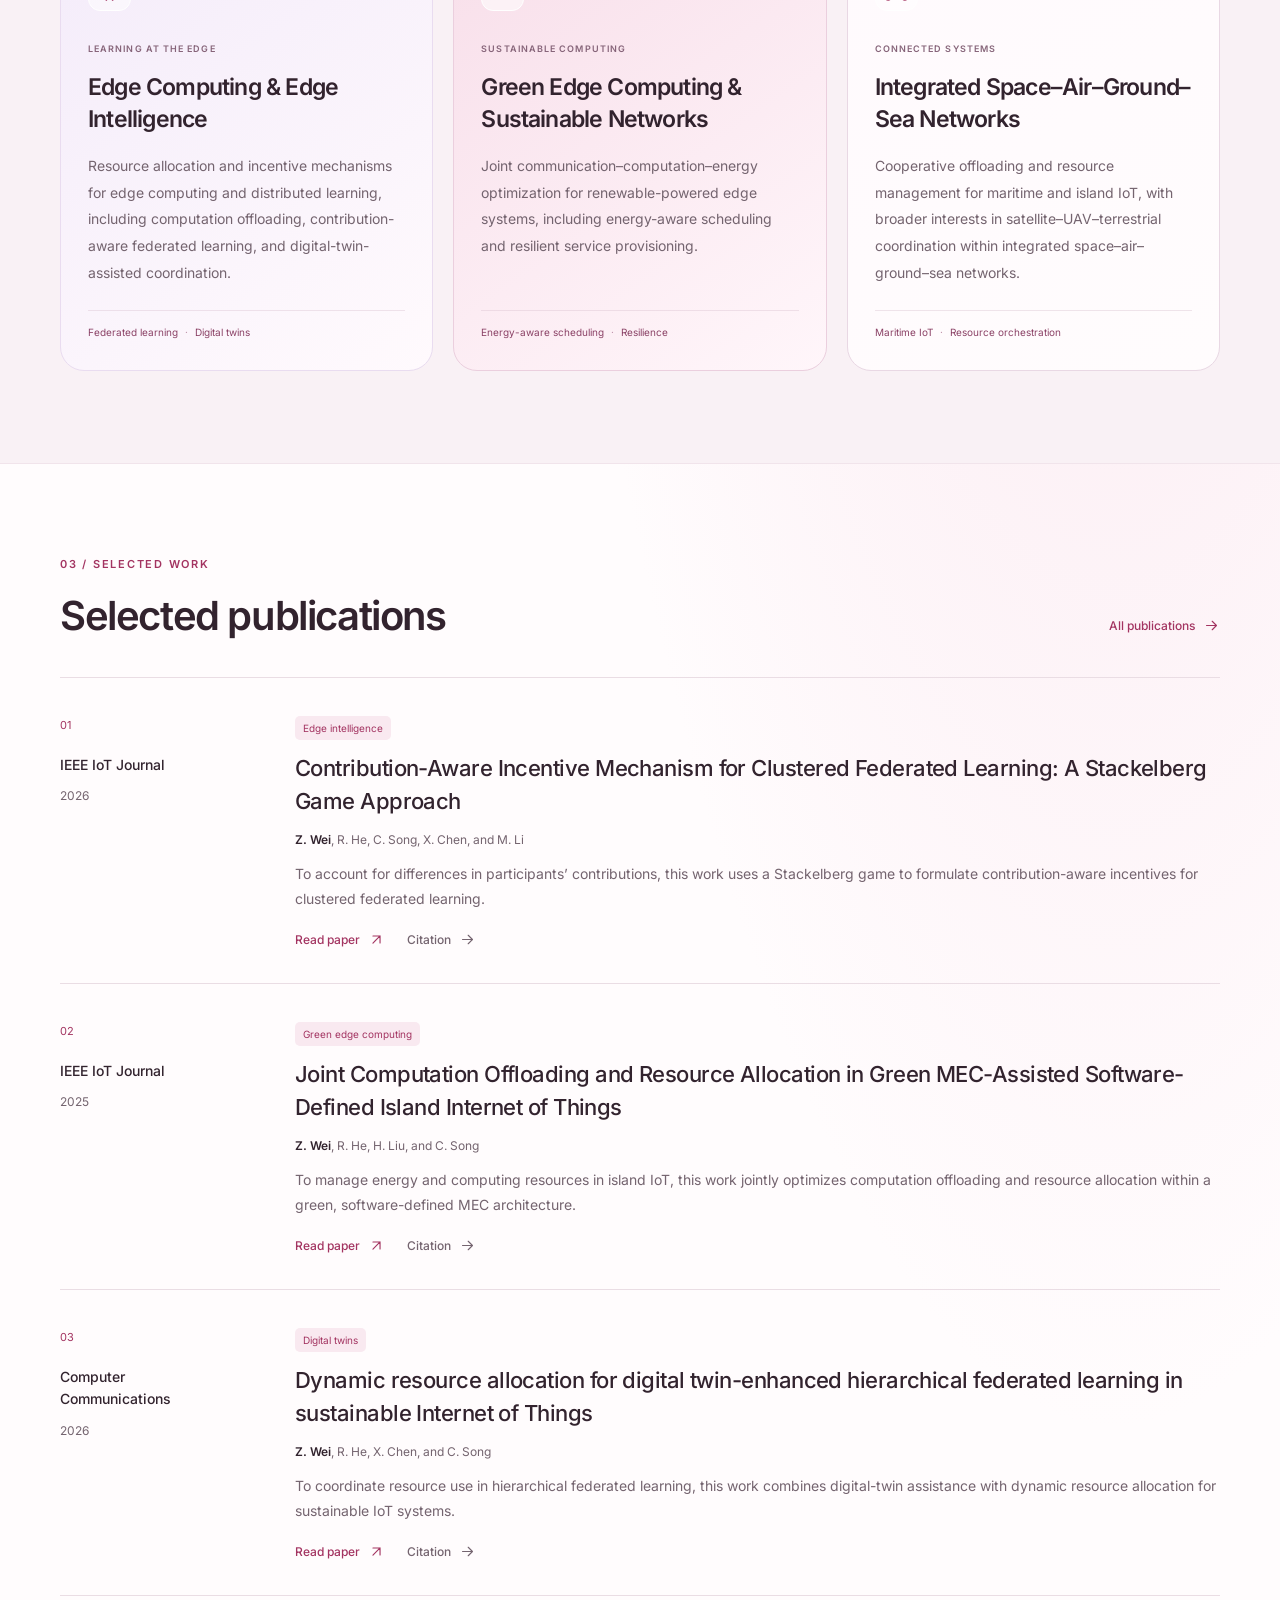
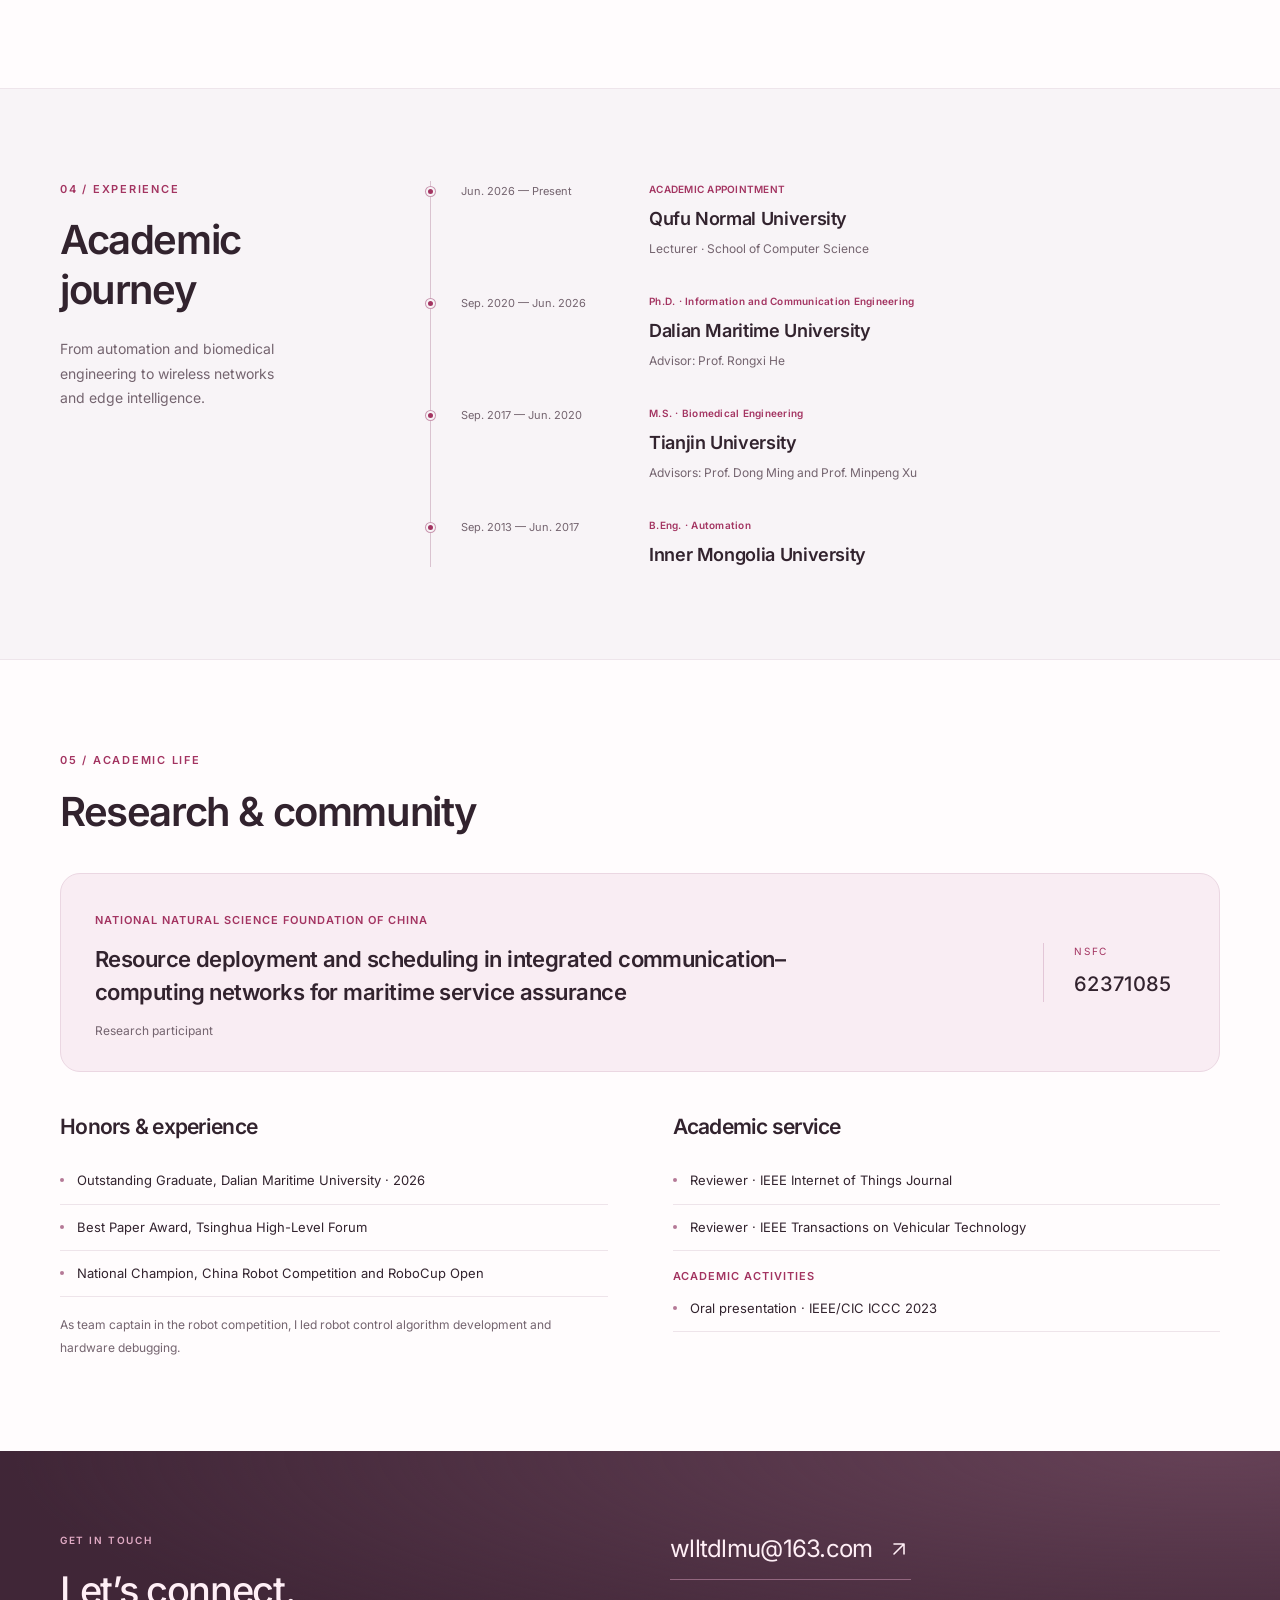
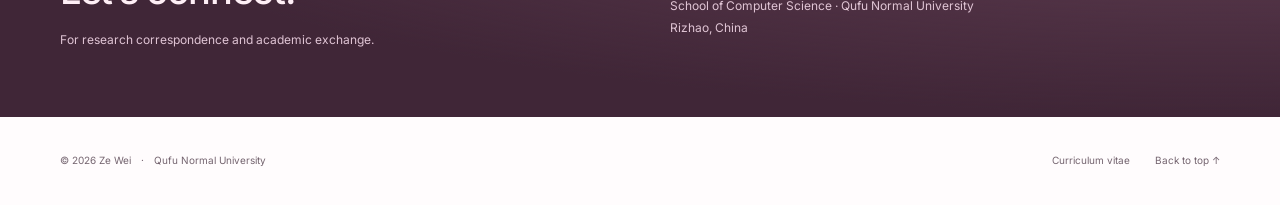
==== commit 5e5c447d: "Add files via upload" ====
--- a/index.html
+++ b/index.html
@@ -1,14 +1,14 @@
 <!doctype html>
-<html lang="en"><head><meta charset="utf-8"><meta name="viewport" content="width=device-width, initial-scale=1"><meta name="theme-color" content="#a33461"><title>Ze Wei | Edge Intelligence &amp; Sustainable Networks</title><meta name="description" content="I study intelligent resource orchestration and sustainable edge computing across integrated space–air–ground–sea networks."><meta property="og:type" content="website"><meta property="og:title" content="Ze Wei | Edge Intelligence &amp; Sustainable Networks"><meta property="og:description" content="I study intelligent resource orchestration and sustainable edge computing across integrated space–air–ground–sea networks."><meta property="og:locale" content="en_US"><link rel="icon" href="assets/favicon.svg" type="image/svg+xml"><link rel="alternate" hreflang="zh-CN" href="zh/index.html"><link rel="stylesheet" href="style.css"><script src="site.js" defer></script><noscript><style>@media(max-width:800px){.mobile-nav[hidden]{display:block!important}}.menu-button,.copy-citation,.print-button{display:none!important}</style></noscript></head>
+<html lang="en"><head><meta charset="utf-8"><meta name="viewport" content="width=device-width, initial-scale=1"><meta name="theme-color" content="#a33461"><title>Ze Wei | Edge Intelligence &amp; Sustainable Networks</title><meta name="description" content="My research focuses on edge intelligence and green edge computing, with an emphasis on joint communication–computation–energy optimization for resource-constrained wireless networks."><meta property="og:type" content="website"><meta property="og:title" content="Ze Wei | Edge Intelligence &amp; Sustainable Networks"><meta property="og:description" content="My research focuses on edge intelligence and green edge computing, with an emphasis on joint communication–computation–energy optimization for resource-constrained wireless networks."><meta property="og:locale" content="en_US"><link rel="icon" href="assets/favicon.svg" type="image/svg+xml"><link rel="alternate" hreflang="zh-CN" href="zh/index.html"><link rel="stylesheet" href="style.css"><script src="site.js" defer></script><noscript><style>@media(max-width:800px){.mobile-nav[hidden]{display:block!important}}.menu-button,.copy-citation,.print-button{display:none!important}</style></noscript></head>
 <body id="top" class="page-index"><a class="skip-link" href="#main">Skip to content</a>
 <header class="site-header"><div class="shell header-inner">
 <a class="brand" href="index.html" aria-label="Ze Wei home"><span class="monogram" aria-hidden="true">zw<span>·</span></span><span>Ze Wei <span class="brand-cn">魏泽</span></span></a>
 <nav class="desktop-nav" aria-label="Main navigation"><a href="index.html#research">Research</a><a href="publications.html">Publications</a><a href="index.html#experience">Experience</a><a href="index.html#contact">Contact</a></nav>
 <div class="header-actions"><a class="language-link" href="zh/index.html" lang="zh-CN" hreflang="zh-CN">中文</a><button class="menu-button" id="menuButton" type="button" aria-expanded="false" aria-controls="mobileNav" aria-label="Open navigation"><svg class="icon" width="24" height="24" viewBox="0 0 24 24" fill="none" stroke="currentColor" stroke-width="1.6" stroke-linecap="round" stroke-linejoin="round" aria-hidden="true"><path d="M4 7h16M4 12h16M4 17h16"/></svg></button></div>
-</div><nav class="mobile-nav shell" id="mobileNav" hidden aria-label="Mobile navigation"><a href="index.html#research">Research</a><a href="publications.html">Publications</a><a href="index.html#experience">Experience</a><a href="index.html#contact">Contact</a></nav></header><main id="main"><section class="hero shell" aria-labelledby="hero-name"><div class="hero-copy"><p class="eyebrow hero-eyebrow"><span class="rose-dot" aria-hidden="true"></span>ACADEMIC HOMEPAGE</p><h1 id="hero-name">Ze Wei<span class="name-secondary">魏泽</span></h1><p class="hero-role">Lecturer <span>·</span> Qufu Normal University</p><p class="hero-school">School of Computer Science</p><h2 class="hero-statement">Edge intelligence.<br><em>Sustainable networks.</em></h2><p class="hero-intro">I study intelligent resource orchestration and sustainable edge computing across integrated space–air–ground–sea networks.</p><div class="hero-buttons"><a class="button button-primary" href="#publications">Explore my work<svg class="icon" width="24" height="24" viewBox="0 0 24 24" fill="none" stroke="currentColor" stroke-width="1.6" stroke-linecap="round" stroke-linejoin="round" aria-hidden="true"><path d="M5 12h14m-6-6 6 6-6 6"/></svg></a><a class="button button-light" href="cv.html">View CV<svg class="icon" width="24" height="24" viewBox="0 0 24 24" fill="none" stroke="currentColor" stroke-width="1.6" stroke-linecap="round" stroke-linejoin="round" aria-hidden="true"><path d="M7 17 17 7M7 7h10v10"/></svg></a></div><div class="profile-links"><a href="mailto:wlltdlmu@163.com"><svg class="icon" width="24" height="24" viewBox="0 0 24 24" fill="none" stroke="currentColor" stroke-width="1.6" stroke-linecap="round" stroke-linejoin="round" aria-hidden="true"><rect x="3" y="5" width="18" height="14" rx="3"/><path d="m4 7 8 6 8-6"/></svg>Email</a><a class="profile-link" href="https://orcid.org/0009-0006-3838-3790" target="_blank" rel="noopener noreferrer">ORCID<svg class="icon" width="24" height="24" viewBox="0 0 24 24" fill="none" stroke="currentColor" stroke-width="1.6" stroke-linecap="round" stroke-linejoin="round" aria-hidden="true"><path d="M7 17 17 7M7 7h10v10"/></svg></a></div></div><div class="portrait-stage"><div class="portrait-orbit orbit-one" aria-hidden="true"></div><div class="portrait-orbit orbit-two" aria-hidden="true"></div><span class="orbit-dot dot-one" aria-hidden="true"></span><span class="orbit-dot dot-two" aria-hidden="true"></span><div class="portrait-card"><div class="portrait-topline"><span>ZE WEI</span><span aria-hidden="true">✳</span></div><img src="assets/profile.jpg" alt="Portrait of Ze Wei" width="275" height="367" fetchpriority="high"><div class="portrait-caption"><span>Wireless networks<br>& edge intelligence</span><svg class="icon" width="24" height="24" viewBox="0 0 24 24" fill="none" stroke="currentColor" stroke-width="1.6" stroke-linecap="round" stroke-linejoin="round" aria-hidden="true"><path d="M7 17 17 7M7 7h10v10"/></svg></div></div><div class="portrait-note"><svg class="icon" width="24" height="24" viewBox="0 0 24 24" fill="none" stroke="currentColor" stroke-width="1.6" stroke-linecap="round" stroke-linejoin="round" aria-hidden="true"><path d="M19 10c0 5-7 11-7 11S5 15 5 10a7 7 0 0 1 14 0Z"/><circle cx="12" cy="10" r="2.5"/></svg><span>Rizhao, China</span></div></div></section>
-<section id="about" class="about-section shell section"><div><p class="eyebrow">01 / ABOUT</p><h2>A little<br>about me.</h2></div><div class="about-copy"><p>I am a Lecturer in the School of Computer Science at Qufu Normal University. I received my Ph.D. in Information and Communication Engineering from Dalian Maritime University in June 2026, supervised by Prof. Rongxi He.</p><p>My research brings together wireless networking, edge intelligence, and sustainable computing. I investigate how computation, communication, and energy resources can be coordinated in dynamic and resource-constrained networks, with a particular interest in maritime and island IoT.</p><p>Before my doctoral studies, I received an M.S. in Biomedical Engineering from Tianjin University and a B.Eng. in Automation from Inner Mongolia University.</p><div class="method-chips" aria-label="Research methods"><span>Nonconvex optimization</span><span>Game theory</span><span>Deep reinforcement learning</span><span>Federated learning</span></div></div></section>
-<section id="research" class="research-section section"><div class="shell"><div class="section-heading"><div><p class="eyebrow">02 / RESEARCH</p><h2>Research interests</h2><p class=section-note>Intelligent decisions. Resource-aware systems.</p></div></div><div class="research-grid"><article class="research-card research-1"><div class="research-top"><span class="research-icon"><svg class="icon" width="24" height="24" viewBox="0 0 24 24" fill="none" stroke="currentColor" stroke-width="1.6" stroke-linecap="round" stroke-linejoin="round" aria-hidden="true"><rect x="6" y="6" width="12" height="12" rx="3"/><path d="M9 2v4m6-4v4M9 18v4m6-4v4M2 9h4m-4 6h4m12-6h4m-4 6h4"/><path d="M10 10h4v4h-4z"/></svg></span><span class="small-index">01</span></div><p class="eyebrow">LEARNING AT THE EDGE</p><h3>Edge Computing &amp; Edge Intelligence</h3><p class="research-text">Resource allocation and incentive design for distributed edge learning, with an emphasis on federated learning, digital twins, and computation offloading.</p><div class="research-tags"><span>Federated learning</span><span>Digital twins</span></div></article><article class="research-card research-2"><div class="research-top"><span class="research-icon"><svg class="icon" width="24" height="24" viewBox="0 0 24 24" fill="none" stroke="currentColor" stroke-width="1.6" stroke-linecap="round" stroke-linejoin="round" aria-hidden="true"><path d="M19 4C9 3 4 7 4 13a7 7 0 0 0 7 7c6 0 9-6 8-16Z"/><path d="M5 20 16 8m-6 7h5m-5 0v-5"/></svg></span><span class="small-index">02</span></div><p class="eyebrow">SUSTAINABLE COMPUTING</p><h3>Green Edge Computing &amp; Sustainable Networks</h3><p class="research-text">Joint communication–computation–energy optimization for renewable-powered edge systems, including energy-aware scheduling and resilient service provisioning.</p><div class="research-tags"><span>Energy-aware scheduling</span><span>Resilience</span></div></article><article class="research-card research-3"><div class="research-top"><span class="research-icon"><svg class="icon" width="24" height="24" viewBox="0 0 24 24" fill="none" stroke="currentColor" stroke-width="1.6" stroke-linecap="round" stroke-linejoin="round" aria-hidden="true"><circle cx="12" cy="12" r="3"/><circle cx="4" cy="4" r="2"/><circle cx="20" cy="4" r="2"/><circle cx="4" cy="20" r="2"/><circle cx="20" cy="20" r="2"/><path d="m6 6 4 4m4 0 4-4M6 18l4-4m4 0 4 4"/></svg></span><span class="small-index">03</span></div><p class="eyebrow">CONNECTED SYSTEMS</p><h3>Integrated Space–Air–Ground–Sea Networks</h3><p class="research-text">Coordinated offloading and resource orchestration across satellite, UAV, terrestrial, and maritime networks, particularly for maritime and island IoT.</p><div class="research-tags"><span>Maritime IoT</span><span>Resource orchestration</span></div></article></div></div></section>
-<section id="publications" class="section shell"><div class="section-heading"><div><p class="eyebrow">03 / SELECTED WORK</p><h2>Selected publications</h2></div><a class="text-link" href="publications.html">All publications<svg class="icon" width="24" height="24" viewBox="0 0 24 24" fill="none" stroke="currentColor" stroke-width="1.6" stroke-linecap="round" stroke-linejoin="round" aria-hidden="true"><path d="M5 12h14m-6-6 6 6-6 6"/></svg></a></div><div class="selected-list"><article class="selected-paper"><div class="paper-side"><span class="small-index">01</span><span class="venue-name">IEEE IoT Journal</span><span class="paper-year">2026</span></div><div class="paper-main"><span class="topic-label">Edge intelligence</span><h3><a href="publications.html#paper-incentive">Contribution-Aware Incentive Mechanism for Clustered Federated Learning: A Stackelberg Game Approach</a></h3><p class="authors"><strong>Z. Wei</strong>, R. He, C. Song, X. Chen, and M. Li</p><p class="paper-summary">Contribution-aware incentives for clustered federated learning, formulated through a Stackelberg game.</p><div class="selected-links"><a class="text-link" href="https://doi.org/10.1109/JIOT.2025.3635589" target="_blank" rel="noopener noreferrer">Read paper<svg class="icon" width="24" height="24" viewBox="0 0 24 24" fill="none" stroke="currentColor" stroke-width="1.6" stroke-linecap="round" stroke-linejoin="round" aria-hidden="true"><path d="M7 17 17 7M7 7h10v10"/></svg></a><a class="quiet-link" href="publications.html#paper-incentive">Citation <svg class="icon" width="24" height="24" viewBox="0 0 24 24" fill="none" stroke="currentColor" stroke-width="1.6" stroke-linecap="round" stroke-linejoin="round" aria-hidden="true"><path d="M5 12h14m-6-6 6 6-6 6"/></svg></a></div></div></article><article class="selected-paper"><div class="paper-side"><span class="small-index">02</span><span class="venue-name">IEEE IoT Journal</span><span class="paper-year">2025</span></div><div class="paper-main"><span class="topic-label">Green edge computing</span><h3><a href="publications.html#paper-island">Joint Computation Offloading and Resource Allocation in Green MEC-Assisted Software-Defined Island Internet of Things</a></h3><p class="authors"><strong>Z. Wei</strong>, R. He, H. Liu, and C. Song</p><p class="paper-summary">Joint computation offloading and resource allocation for green mobile edge computing in software-defined island IoT.</p><div class="selected-links"><a class="text-link" href="https://doi.org/10.1109/JIOT.2024.3459098" target="_blank" rel="noopener noreferrer">Read paper<svg class="icon" width="24" height="24" viewBox="0 0 24 24" fill="none" stroke="currentColor" stroke-width="1.6" stroke-linecap="round" stroke-linejoin="round" aria-hidden="true"><path d="M7 17 17 7M7 7h10v10"/></svg></a><a class="quiet-link" href="publications.html#paper-island">Citation <svg class="icon" width="24" height="24" viewBox="0 0 24 24" fill="none" stroke="currentColor" stroke-width="1.6" stroke-linecap="round" stroke-linejoin="round" aria-hidden="true"><path d="M5 12h14m-6-6 6 6-6 6"/></svg></a></div></div></article><article class="selected-paper"><div class="paper-side"><span class="small-index">03</span><span class="venue-name">Computer Communications</span><span class="paper-year">2026</span></div><div class="paper-main"><span class="topic-label">Digital twins</span><h3><a href="publications.html#paper-twin">Dynamic resource allocation for digital twin-enhanced hierarchical federated learning in sustainable Internet of Things</a></h3><p class="authors"><strong>Z. Wei</strong>, R. He, X. Chen, and C. Song</p><p class="paper-summary">Digital twins and dynamic resource allocation for hierarchical federated learning in sustainable IoT systems.</p><div class="selected-links"><a class="text-link" href="https://doi.org/10.1016/j.comcom.2025.108410" target="_blank" rel="noopener noreferrer">Read paper<svg class="icon" width="24" height="24" viewBox="0 0 24 24" fill="none" stroke="currentColor" stroke-width="1.6" stroke-linecap="round" stroke-linejoin="round" aria-hidden="true"><path d="M7 17 17 7M7 7h10v10"/></svg></a><a class="quiet-link" href="publications.html#paper-twin">Citation <svg class="icon" width="24" height="24" viewBox="0 0 24 24" fill="none" stroke="currentColor" stroke-width="1.6" stroke-linecap="round" stroke-linejoin="round" aria-hidden="true"><path d="M5 12h14m-6-6 6 6-6 6"/></svg></a></div></div></article></div></section>
+</div><nav class="mobile-nav shell" id="mobileNav" hidden aria-label="Mobile navigation"><a href="index.html#research">Research</a><a href="publications.html">Publications</a><a href="index.html#experience">Experience</a><a href="index.html#contact">Contact</a></nav></header><main id="main"><section class="hero shell" aria-labelledby="hero-name"><div class="hero-copy"><p class="eyebrow hero-eyebrow"><span class="rose-dot" aria-hidden="true"></span>ACADEMIC HOMEPAGE</p><h1 id="hero-name">Ze Wei<span class="name-secondary">魏泽</span></h1><p class="hero-role">Lecturer <span>·</span> Qufu Normal University</p><p class="hero-school">School of Computer Science</p><h2 class="hero-statement">Edge intelligence.<br><em>Sustainable networks.</em></h2><p class="hero-intro">My research focuses on edge intelligence and green edge computing, with an emphasis on joint communication–computation–energy optimization for resource-constrained wireless networks.</p><div class="hero-buttons"><a class="button button-primary" href="#publications">Explore my work<svg class="icon" width="24" height="24" viewBox="0 0 24 24" fill="none" stroke="currentColor" stroke-width="1.6" stroke-linecap="round" stroke-linejoin="round" aria-hidden="true"><path d="M5 12h14m-6-6 6 6-6 6"/></svg></a><a class="button button-light" href="cv.html">View CV<svg class="icon" width="24" height="24" viewBox="0 0 24 24" fill="none" stroke="currentColor" stroke-width="1.6" stroke-linecap="round" stroke-linejoin="round" aria-hidden="true"><path d="M7 17 17 7M7 7h10v10"/></svg></a></div><div class="profile-links"><a href="mailto:wlltdlmu@163.com"><svg class="icon" width="24" height="24" viewBox="0 0 24 24" fill="none" stroke="currentColor" stroke-width="1.6" stroke-linecap="round" stroke-linejoin="round" aria-hidden="true"><rect x="3" y="5" width="18" height="14" rx="3"/><path d="m4 7 8 6 8-6"/></svg>Email</a></div></div><div class="portrait-stage"><div class="portrait-orbit orbit-one" aria-hidden="true"></div><div class="portrait-orbit orbit-two" aria-hidden="true"></div><span class="orbit-dot dot-one" aria-hidden="true"></span><span class="orbit-dot dot-two" aria-hidden="true"></span><div class="portrait-card"><div class="portrait-topline"><span>ZE WEI</span><span aria-hidden="true">✳</span></div><img src="assets/profile.jpg" alt="Portrait of Ze Wei" width="275" height="367" fetchpriority="high"><div class="portrait-caption"><span>Wireless networks<br>& edge intelligence</span><svg class="icon" width="24" height="24" viewBox="0 0 24 24" fill="none" stroke="currentColor" stroke-width="1.6" stroke-linecap="round" stroke-linejoin="round" aria-hidden="true"><path d="M7 17 17 7M7 7h10v10"/></svg></div></div><div class="portrait-note"><svg class="icon" width="24" height="24" viewBox="0 0 24 24" fill="none" stroke="currentColor" stroke-width="1.6" stroke-linecap="round" stroke-linejoin="round" aria-hidden="true"><path d="M19 10c0 5-7 11-7 11S5 15 5 10a7 7 0 0 1 14 0Z"/><circle cx="12" cy="10" r="2.5"/></svg><span>Rizhao, China</span></div></div></section>
+<section id="about" class="about-section shell section"><div><p class="eyebrow">01 / ABOUT</p><h2>A little<br>about me.</h2></div><div class="about-copy"><p>I am a Lecturer in the School of Computer Science at Qufu Normal University. I received my Ph.D. in Information and Communication Engineering from Dalian Maritime University in June 2026, supervised by Prof. Rongxi He.</p><p>I investigate resource allocation, computation offloading, and federated learning in energy-constrained wireless networks. My current work focuses on maritime and island IoT, with broader interests in extending these approaches to integrated space–air–ground–sea networks.</p><p>Before my doctoral studies, I received an M.S. in Biomedical Engineering from Tianjin University and a B.Eng. in Automation from Inner Mongolia University.</p><div class="method-chips" aria-label="Research methods"><span>Nonconvex optimization</span><span>Game theory</span><span>Deep reinforcement learning</span><span>Federated learning</span></div></div></section>
+<section id="research" class="research-section section"><div class="shell"><div class="section-heading"><div><p class="eyebrow">02 / RESEARCH</p><h2>Research interests</h2><p class=section-note>Intelligent decisions. Resource-aware systems.</p></div></div><div class="research-grid"><article class="research-card research-1"><div class="research-top"><span class="research-icon"><svg class="icon" width="24" height="24" viewBox="0 0 24 24" fill="none" stroke="currentColor" stroke-width="1.6" stroke-linecap="round" stroke-linejoin="round" aria-hidden="true"><rect x="6" y="6" width="12" height="12" rx="3"/><path d="M9 2v4m6-4v4M9 18v4m6-4v4M2 9h4m-4 6h4m12-6h4m-4 6h4"/><path d="M10 10h4v4h-4z"/></svg></span><span class="small-index">01</span></div><p class="eyebrow">LEARNING AT THE EDGE</p><h3>Edge Computing &amp; Edge Intelligence</h3><p class="research-text">Resource allocation and incentive mechanisms for edge computing and distributed learning, including computation offloading, contribution-aware federated learning, and digital-twin-assisted coordination.</p><div class="research-tags"><span>Federated learning</span><span>Digital twins</span></div></article><article class="research-card research-2"><div class="research-top"><span class="research-icon"><svg class="icon" width="24" height="24" viewBox="0 0 24 24" fill="none" stroke="currentColor" stroke-width="1.6" stroke-linecap="round" stroke-linejoin="round" aria-hidden="true"><path d="M19 4C9 3 4 7 4 13a7 7 0 0 0 7 7c6 0 9-6 8-16Z"/><path d="M5 20 16 8m-6 7h5m-5 0v-5"/></svg></span><span class="small-index">02</span></div><p class="eyebrow">SUSTAINABLE COMPUTING</p><h3>Green Edge Computing &amp; Sustainable Networks</h3><p class="research-text">Joint communication–computation–energy optimization for renewable-powered edge systems, including energy-aware scheduling and resilient service provisioning.</p><div class="research-tags"><span>Energy-aware scheduling</span><span>Resilience</span></div></article><article class="research-card research-3"><div class="research-top"><span class="research-icon"><svg class="icon" width="24" height="24" viewBox="0 0 24 24" fill="none" stroke="currentColor" stroke-width="1.6" stroke-linecap="round" stroke-linejoin="round" aria-hidden="true"><circle cx="12" cy="12" r="3"/><circle cx="4" cy="4" r="2"/><circle cx="20" cy="4" r="2"/><circle cx="4" cy="20" r="2"/><circle cx="20" cy="20" r="2"/><path d="m6 6 4 4m4 0 4-4M6 18l4-4m4 0 4 4"/></svg></span><span class="small-index">03</span></div><p class="eyebrow">CONNECTED SYSTEMS</p><h3>Integrated Space–Air–Ground–Sea Networks</h3><p class="research-text">Cooperative offloading and resource management for maritime and island IoT, with broader interests in satellite–UAV–terrestrial coordination within integrated space–air–ground–sea networks.</p><div class="research-tags"><span>Maritime IoT</span><span>Resource orchestration</span></div></article></div></div></section>
+<section id="publications" class="section shell"><div class="section-heading"><div><p class="eyebrow">03 / SELECTED WORK</p><h2>Selected publications</h2></div><a class="text-link" href="publications.html">All publications<svg class="icon" width="24" height="24" viewBox="0 0 24 24" fill="none" stroke="currentColor" stroke-width="1.6" stroke-linecap="round" stroke-linejoin="round" aria-hidden="true"><path d="M5 12h14m-6-6 6 6-6 6"/></svg></a></div><div class="selected-list"><article class="selected-paper"><div class="paper-side"><span class="small-index">01</span><span class="venue-name">IEEE IoT Journal</span><span class="paper-year">2026</span></div><div class="paper-main"><span class="topic-label">Edge intelligence</span><h3><a href="publications.html#paper-incentive">Contribution-Aware Incentive Mechanism for Clustered Federated Learning: A Stackelberg Game Approach</a></h3><p class="authors"><strong>Z. Wei</strong>, R. He, C. Song, X. Chen, and M. Li</p><p class="paper-summary">To account for differences in participants’ contributions, this work uses a Stackelberg game to formulate contribution-aware incentives for clustered federated learning.</p><div class="selected-links"><a class="text-link" href="https://doi.org/10.1109/JIOT.2025.3635589" target="_blank" rel="noopener noreferrer">Read paper<svg class="icon" width="24" height="24" viewBox="0 0 24 24" fill="none" stroke="currentColor" stroke-width="1.6" stroke-linecap="round" stroke-linejoin="round" aria-hidden="true"><path d="M7 17 17 7M7 7h10v10"/></svg></a><a class="quiet-link" href="publications.html#paper-incentive">Citation <svg class="icon" width="24" height="24" viewBox="0 0 24 24" fill="none" stroke="currentColor" stroke-width="1.6" stroke-linecap="round" stroke-linejoin="round" aria-hidden="true"><path d="M5 12h14m-6-6 6 6-6 6"/></svg></a></div></div></article><article class="selected-paper"><div class="paper-side"><span class="small-index">02</span><span class="venue-name">IEEE IoT Journal</span><span class="paper-year">2025</span></div><div class="paper-main"><span class="topic-label">Green edge computing</span><h3><a href="publications.html#paper-island">Joint Computation Offloading and Resource Allocation in Green MEC-Assisted Software-Defined Island Internet of Things</a></h3><p class="authors"><strong>Z. Wei</strong>, R. He, H. Liu, and C. Song</p><p class="paper-summary">To manage energy and computing resources in island IoT, this work jointly optimizes computation offloading and resource allocation within a green, software-defined MEC architecture.</p><div class="selected-links"><a class="text-link" href="https://doi.org/10.1109/JIOT.2024.3459098" target="_blank" rel="noopener noreferrer">Read paper<svg class="icon" width="24" height="24" viewBox="0 0 24 24" fill="none" stroke="currentColor" stroke-width="1.6" stroke-linecap="round" stroke-linejoin="round" aria-hidden="true"><path d="M7 17 17 7M7 7h10v10"/></svg></a><a class="quiet-link" href="publications.html#paper-island">Citation <svg class="icon" width="24" height="24" viewBox="0 0 24 24" fill="none" stroke="currentColor" stroke-width="1.6" stroke-linecap="round" stroke-linejoin="round" aria-hidden="true"><path d="M5 12h14m-6-6 6 6-6 6"/></svg></a></div></div></article><article class="selected-paper"><div class="paper-side"><span class="small-index">03</span><span class="venue-name">Computer Communications</span><span class="paper-year">2026</span></div><div class="paper-main"><span class="topic-label">Digital twins</span><h3><a href="publications.html#paper-twin">Dynamic resource allocation for digital twin-enhanced hierarchical federated learning in sustainable Internet of Things</a></h3><p class="authors"><strong>Z. Wei</strong>, R. He, X. Chen, and C. Song</p><p class="paper-summary">To coordinate resource use in hierarchical federated learning, this work combines digital-twin assistance with dynamic resource allocation for sustainable IoT systems.</p><div class="selected-links"><a class="text-link" href="https://doi.org/10.1016/j.comcom.2025.108410" target="_blank" rel="noopener noreferrer">Read paper<svg class="icon" width="24" height="24" viewBox="0 0 24 24" fill="none" stroke="currentColor" stroke-width="1.6" stroke-linecap="round" stroke-linejoin="round" aria-hidden="true"><path d="M7 17 17 7M7 7h10v10"/></svg></a><a class="quiet-link" href="publications.html#paper-twin">Citation <svg class="icon" width="24" height="24" viewBox="0 0 24 24" fill="none" stroke="currentColor" stroke-width="1.6" stroke-linecap="round" stroke-linejoin="round" aria-hidden="true"><path d="M5 12h14m-6-6 6 6-6 6"/></svg></a></div></div></article></div></section>
 <section id="experience" class="section experience-section"><div class="shell experience-grid"><div><p class="eyebrow">04 / EXPERIENCE</p><h2>Academic<br>journey</h2><p class="experience-intro">From automation and biomedical engineering to wireless networks and edge intelligence.</p></div><div class="timeline"><div class="timeline-item"><div class="timeline-date">Jun. 2026 — Present</div><div><span class="mini-label">ACADEMIC APPOINTMENT</span><h3>Qufu Normal University</h3><p>Lecturer · School of Computer Science</p></div></div><div class="timeline-item"><div class="timeline-date">Sep. 2020 — Jun. 2026</div><div><span class="mini-label">Ph.D. · Information and Communication Engineering</span><h3>Dalian Maritime University</h3><p>Advisor: Prof. Rongxi He</p></div></div><div class="timeline-item"><div class="timeline-date">Sep. 2017 — Jun. 2020</div><div><span class="mini-label">M.S. · Biomedical Engineering</span><h3>Tianjin University</h3><p>Advisors: Prof. Dong Ming and Prof. Minpeng Xu</p></div></div><div class="timeline-item"><div class="timeline-date">Sep. 2013 — Jun. 2017</div><div><span class="mini-label">B.Eng. · Automation</span><h3>Inner Mongolia University</h3></div></div></div></div></section>
-<section id="activities" class="section shell"><div class="section-heading"><div><p class="eyebrow">05 / ACADEMIC LIFE</p><h2>Research & community</h2></div></div><article class="project-card"><div><span class="mini-label">National Natural Science Foundation of China</span><h3>Resource deployment and scheduling in integrated communication–computing networks for maritime service assurance</h3><p>Research participant</p></div><div class="grant-number"><span>NSFC</span><strong>62371085</strong></div></article><div class="activity-grid"><article><h3>Honors & experience</h3><ul class="clean-list"><li>Outstanding Graduate, Dalian Maritime University · 2026</li><li>Best Paper Award, Tsinghua High-Level Forum</li><li>National Champion, China Robot Competition and RoboCup Open</li></ul><p class="subtle-note">As team captain in the robot competition, I led robot control algorithm development and hardware debugging.</p></article><article><h3>Academic service</h3><ul class="clean-list"><li>Reviewer · IEEE Internet of Things Journal</li><li>Reviewer · IEEE Transactions on Vehicular Technology</li><li>Oral presentation · IEEE/CIC ICCC 2023</li></ul><p class="subtle-note">Python, MATLAB, PyTorch, and CVX for optimization, simulation, and learning-based resource scheduling.</p></article></div></section>
+<section id="activities" class="section shell"><div class="section-heading"><div><p class="eyebrow">05 / ACADEMIC LIFE</p><h2>Research & community</h2></div></div><article class="project-card"><div><span class="mini-label">National Natural Science Foundation of China</span><h3>Resource deployment and scheduling in integrated communication–computing networks for maritime service assurance</h3><p>Research participant</p></div><div class="grant-number"><span>NSFC</span><strong>62371085</strong></div></article><div class="activity-grid"><article><h3>Honors & experience</h3><ul class="clean-list"><li>Outstanding Graduate, Dalian Maritime University · 2026</li><li>Best Paper Award, Tsinghua High-Level Forum</li><li>National Champion, China Robot Competition and RoboCup Open</li></ul><p class="subtle-note">As team captain in the robot competition, I led robot control algorithm development and hardware debugging.</p></article><article><h3>Academic service</h3><ul class="clean-list"><li>Reviewer · IEEE Internet of Things Journal</li><li>Reviewer · IEEE Transactions on Vehicular Technology</li></ul><div class="subtle-note"><p class="mini-label">Academic activities</p><ul class="clean-list"><li>Oral presentation · IEEE/CIC ICCC 2023</li></ul></div></article></div></section>
 <section id="contact" class="contact-section"><div class="shell contact-inner"><div><p class="eyebrow">GET IN TOUCH</p><h2>Let’s connect.</h2><p>For research correspondence and academic exchange.</p></div><div class="contact-details"><a class="contact-email" href="mailto:wlltdlmu@163.com">wlltdlmu@163.com<svg class="icon" width="24" height="24" viewBox="0 0 24 24" fill="none" stroke="currentColor" stroke-width="1.6" stroke-linecap="round" stroke-linejoin="round" aria-hidden="true"><path d="M7 17 17 7M7 7h10v10"/></svg></a><p>School of Computer Science · Qufu Normal University<br>Rizhao, China</p></div></div></section></main><footer class="site-footer shell"><p>© 2026 Ze Wei<span class="footer-dot">·</span>Qufu Normal University</p><div><a href="cv.html">Curriculum vitae</a><a href="#top">Back to top ↑</a></div></footer></body></html>
